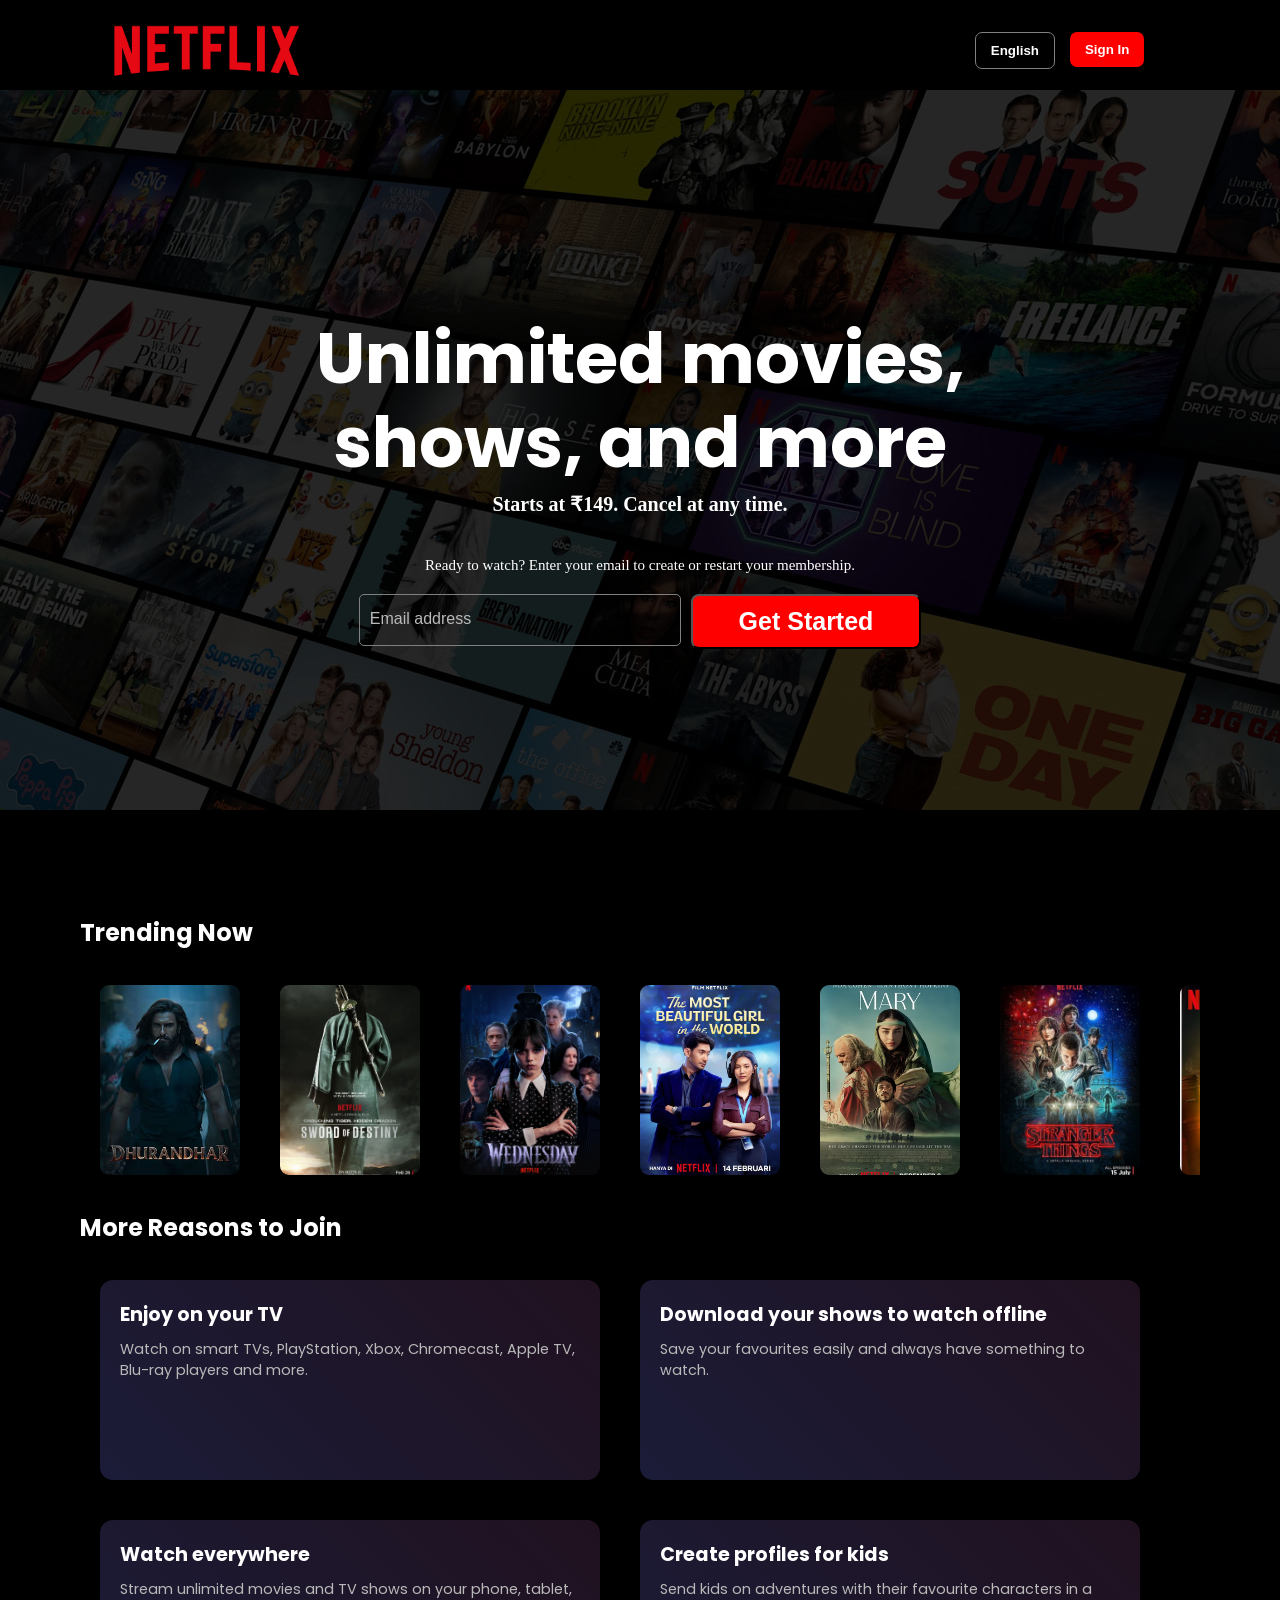
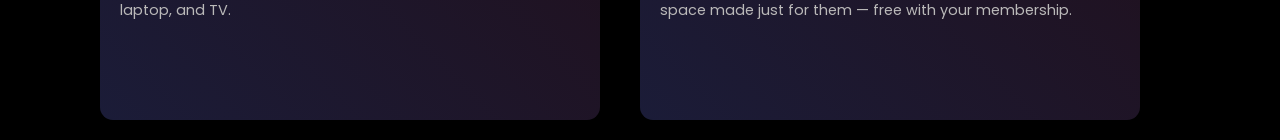
==== netflix clone/index.html @ 3c8b305f "add some reason blocks" ====
<!DOCTYPE html>
<html lang="en">

<head>
    <meta charset="UTF-8">
    <meta name="viewport" content="width=device-width, initial-scale=1.0">
    <title>Netflix </title>
    <link rel="stylesheet" href="style.css">
</head>

<body>
    <div class="main">
        <nav>
            <span>
                <img src="Logo.png" alt="logo">
                <ul>
                    <li><button class="lang">English</button></li>
                    <li><button class="signIn">Sign In</button></li>
                </ul>
            </span>
        </nav>
        <div class="box">
        </div>
        <div class="title">
            <p class="titlename">Unlimited movies, </p>
            <p class="titlename">shows, and more</p>
            <p class="label">Starts at ₹149. Cancel at any time.</p>
            <p class="label2">Ready to watch? Enter your email to create or restart your membership.</p>
            <div class="email">
                <input type="email" placeholder="Email address">
                <button>Get Started</button>
            </div>
        </div>
    </div>
    <div class="trending">
        <h2>Trending Now</h2>
    </div>
    <div class="movies">
        <div class="card card1"></div>
        <div class="card card2"></div>
        <div class="card card3"></div>
        <div class="card card4"></div>
        <div class="card card5"></div>
        <div class="card card6"></div>
        <div class="card card7"></div>
        <div class="card card8"></div>
        <div class="card card9"></div>
        <div class="card card10"></div>
    </div>

    <div class="reason">
        <h2>More Reasons to Join</h2>
        <div class="reasonCards">
            <div class="reasonCard">
                <div class="head">Enjoy on your TV</div>
                <div class="content">Watch on smart TVs, PlayStation, Xbox, Chromecast, Apple TV, Blu-ray players and
                    more.</div>

            </div>
            <div class="reasonCard">
                <div class="head">Download your shows to watch offline</div>
                <div class="content">Save your favourites easily and always have something to watch.</div>
            </div>
            <div class="reasonCard">
                <div class="head">Watch everywhere</div>
                <div class="content">Stream unlimited movies and TV shows on your phone, tablet, laptop, and TV.</div>
            </div>
            <div class="reasonCard">
                <div class="head">Create profiles for kids</div>
                <div class="content">Send kids on adventures with their favourite characters in a space made just for them — free with your
                    membership.</div>
            </div>
        </div>
    </div>

</body>

</html>
---- netflix clone/style.css ----
@import url('https://fonts.googleapis.com/css2?family=Baloo+Bhai+2:wght@400..800&family=Poppins:ital,wght@0,100;0,200;0,300;0,400;0,500;0,600;0,700;0,800;0,900;1,100;1,200;1,300;1,400;1,500;1,600;1,700;1,800;1,900&display=swap');
*{
    margin: 0;
    padding: 0;
}
body{
    background-color: black;

}
.main{
    background-image: url(bg.jpg);
    height: 100vh;
    background-size: 100vw;
    background-repeat: no-repeat;
    background-position: center center;
    position: relative;
}
.main .box{
    height: 100vh;
    width: 100%;
    background-color: black;
    opacity: 0.8;
    position: absolute;
    top: 0;
}
.main ul{
    display: flex;
    list-style: none;
}
nav{
    padding: 20px 50px;
    width: 90vw;
    height: 60px;
    position: relative;
    z-index: 1;
    
}
nav span{
    display: flex;
    flex-direction: row;
    justify-content: space-between;
    align-items: center;
    padding: 0 5%;
}
nav img{
    height: 60px;
    /* width: 60px; */
}
nav ul{
    gap: 15px;
}
nav button{
    padding: 10px 15px;
    border-radius: 7px;
    border: none;
    font-weight: bold;
}
.lang{
    background-color:transparent ;
    border: gray 1px solid;
    color: white;
}
.signIn{
    background-color: red;
    color: white;
}
.lang:hover{
    opacity: 0.8;
    cursor: pointer;
}
.signIn:hover{
    opacity: 0.8;
    cursor: pointer;
}
.title{
    font-family: cursive,'sans-serif';
    color: white;
    display: flex;
    flex-direction: column;
    justify-content: center;
    align-items: center;
    height: calc(95vh - 70px);
    position: relative;
    line-height: 1.2;
}
.title .titlename{
    padding: 0 ;
    font-family: 'poppins';
    font-size: 70px;
    font-weight: bold;
}
.title .label{
    font-size: 20px;
    margin-top: 7px;
    font-weight: bold;
}
.title .label2{
    font-size: 15px;
    margin-top: 40px;
}
.email{
    display: flex;
    padding: 20px;
    gap: 10px;
}

.email input{
    width: 25vw;
    background-color: transparent;
    color: white;
    border: 1px solid gray;
    height: 50px;
    border-radius: 5px;
}
.email input::placeholder{
    color: rgb(186, 185, 185);
    padding-left: 10px;
    font-size: 16px;
}

.email button{
    background-color: red;
    color: white;
    padding: 8px;
    border-radius: 8px;
    width: 18vw;
    height: 55px;
    font-size: 25px;
    font-weight: bold;
}

.movies{
    margin: 0 80px;
    display: flex;
    flex-wrap: nowrap;
    overflow-x: scroll;
}
.trending h2{
    font-family: 'poppins';
    color: white;
    margin: 15px 80px;
}

.card{
    flex-shrink: 0;
    padding: 20px;
    height: 150px;
    width: 100px;
    background-color: gray;
    margin: 20px;
    border-radius: 9px;
    background-size: cover;
}
.card1{
    background-image: url(movies/movie1.png);
    background-position: center center;
}
.card2{
    background-image: url(movies/movie2.webp);
    background-position: center center; 
}
.card3{
    background-image: url(movies/movie3.webp);
    background-position: center center;
}
.card4{
    background-image: url(movies/movie4.jpg);
    background-position: center center;
}
.card5{
    background-image: url(movies/movie5.png);
    background-position: center center;
}
.card6{
    background-image: url(movies/movie6.webp);
    background-position: center center;
}
.card7{
    background-image: url(movies/movie7.avif);
    background-position: center center;
}
.card8{
    background-image: url(movies/movie8.avif);
    background-position: center center;
}
.card9{
    background-image: url(movies/movie9.jpg);
    background-position: center center;
}
.card10{
    background-image: url(movies/movie10.jpg);
    background-position: center center;
}
.reason h2{
    font-family: 'poppins';
    color: white;
    margin: 15px 80px;
}
.reasonCards{
    display: flex;
    flex-wrap: wrap;
    margin: 0 80px;
}
.reasonCard{
    box-sizing: border-box;
    padding: 20px;
    font-family: 'poppins';
    background: linear-gradient(45deg, #1B1C38,#20111F);
    border-radius: 13px;
    color:white;
    width: 500px;
    height: 200px;
    margin: 20px;
}
.reasonCard .head{
    font-size: 1.2em;
    font-weight: bold;
}
.reasonCard .content{
    color: rgb(186, 185, 185);
    font-size: 0.9rem;
    margin-top: 10px;
}
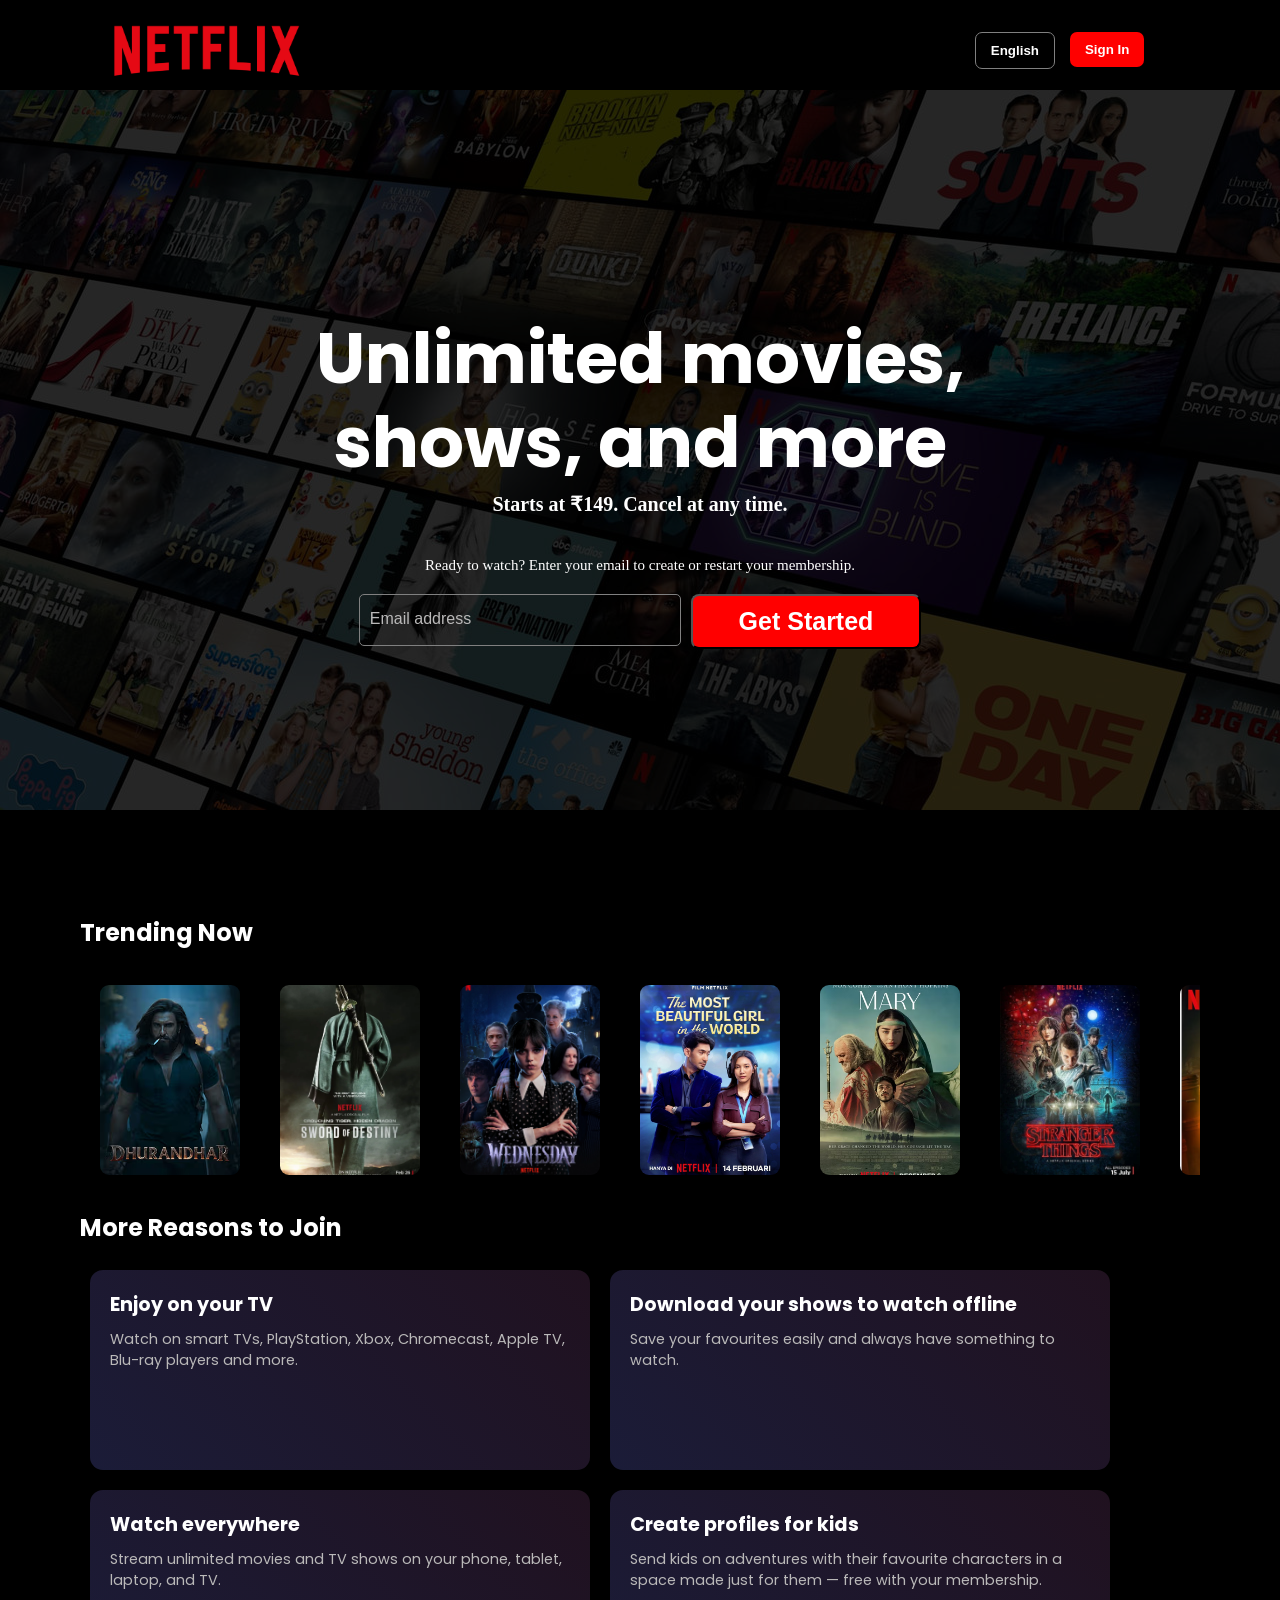
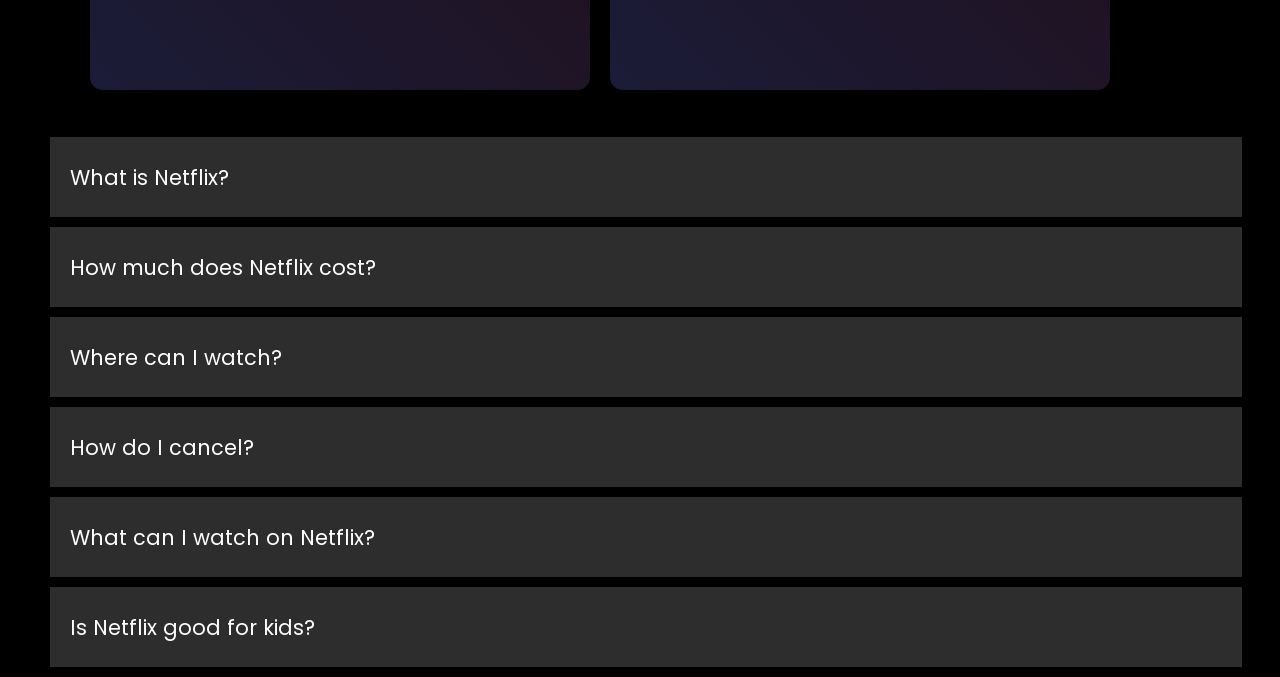
==== commit 408d6948: "add faq card and design" ====
--- a/netflix clone/index.html
+++ b/netflix clone/index.html
@@ -73,6 +73,19 @@
         </div>
     </div>
 
+    <div class="faq">
+        <h2>Frequently Asked Questions</h2>
+        <div class="faqCards">
+            <div class="faqCard">
+                <div class="head">What is Netflix?</div>
+                <div class="head">How much does Netflix cost?</div>
+                <div class="head">Where can I watch?</div>
+                <div class="head">How do I cancel?</div>
+                <div class="head">What can I watch on Netflix?</div>
+                <div class="head">Is Netflix good for kids?</div>
+
+    </div>
+
 </body>
 
 </html>
--- a/netflix clone/style.css
+++ b/netflix clone/style.css
@@ -210,7 +210,7 @@
     color:white;
     width: 500px;
     height: 200px;
-    margin: 20px;
+    margin: 10px;
 }
 .reasonCard .head{
     font-size: 1.2em;
@@ -221,3 +221,19 @@
     font-size: 0.9rem;
     margin-top: 10px;
 }
+.faqCard .head{
+    width: 90%;
+    height: 80px;
+    background-color: #2d2d2d;
+    margin: 10px 50px;
+    color: white;
+    display: flex;
+    align-items: center;
+    font-family: 'poppins';
+    font-size: 1.3em;
+    padding: 0 20px;
+}
+.faqCard .head:hover{
+    cursor: pointer;
+    background-color: #3d3d3d;
+}
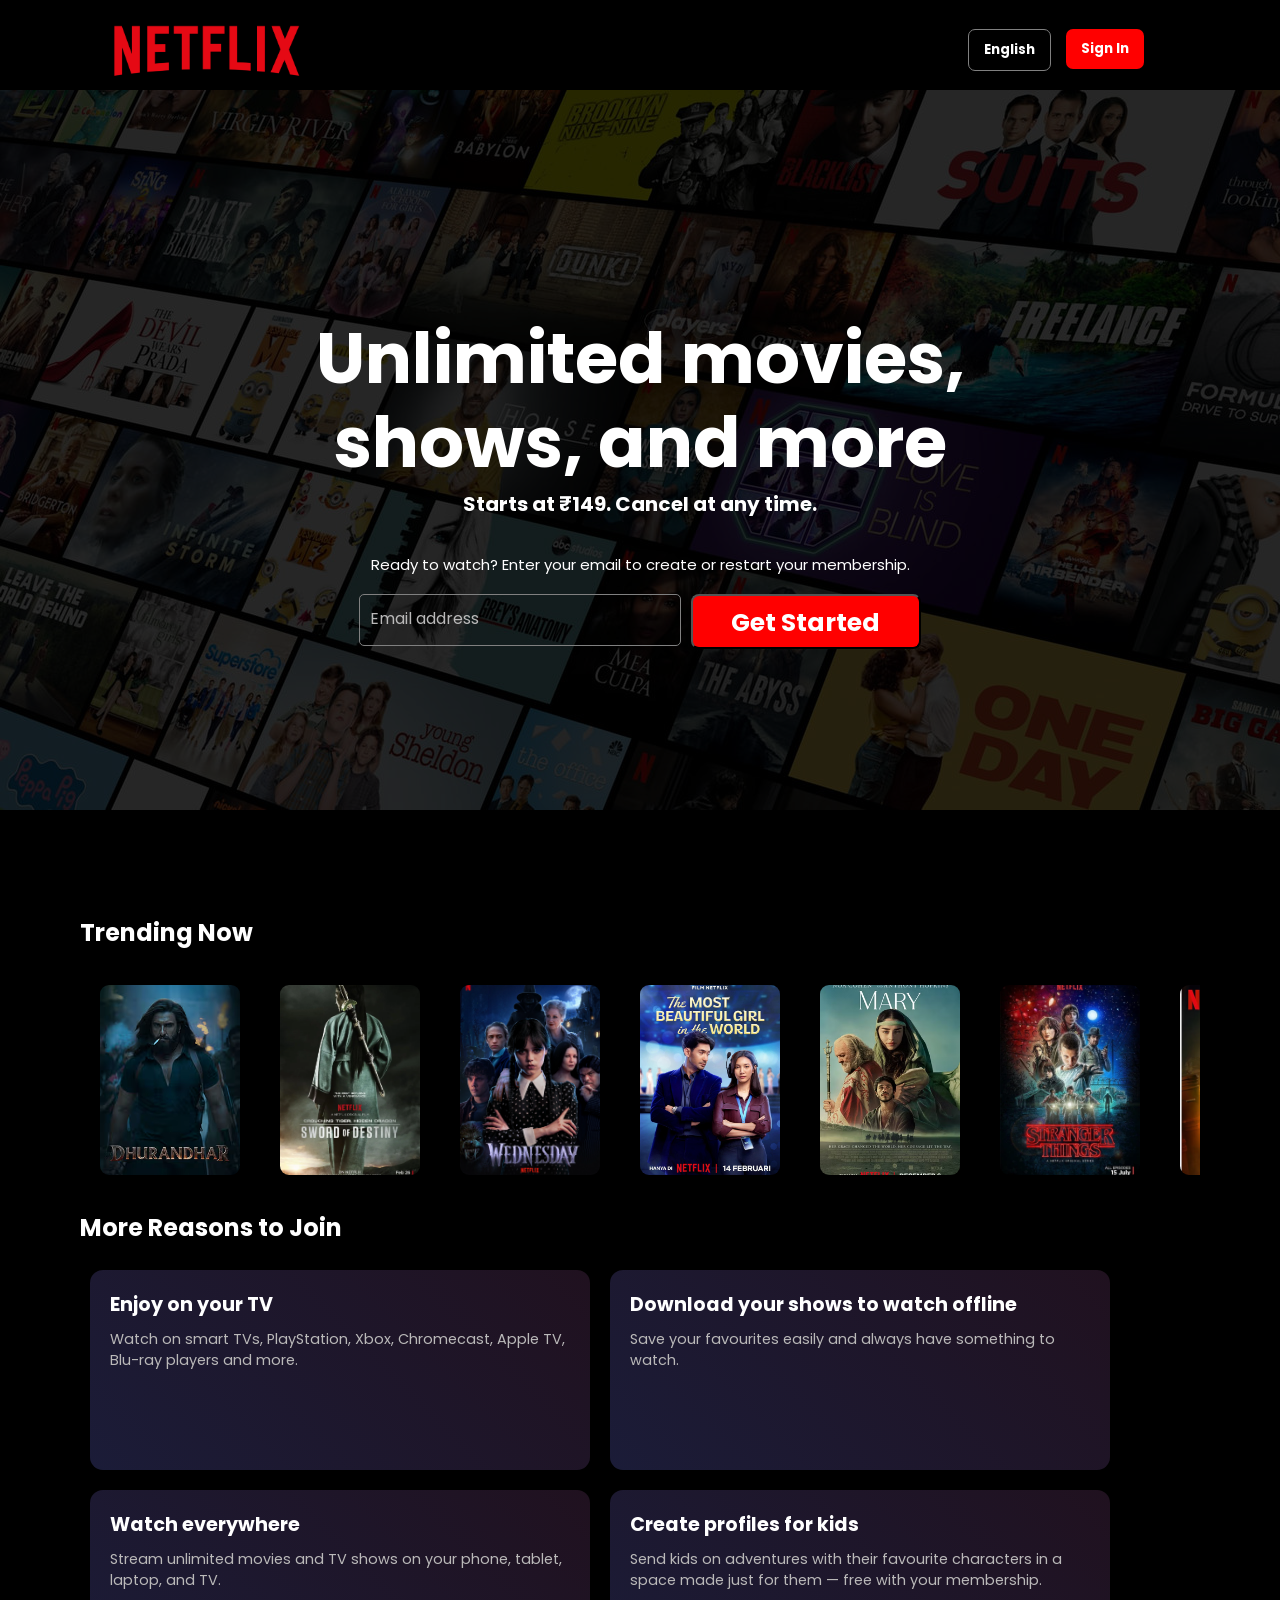
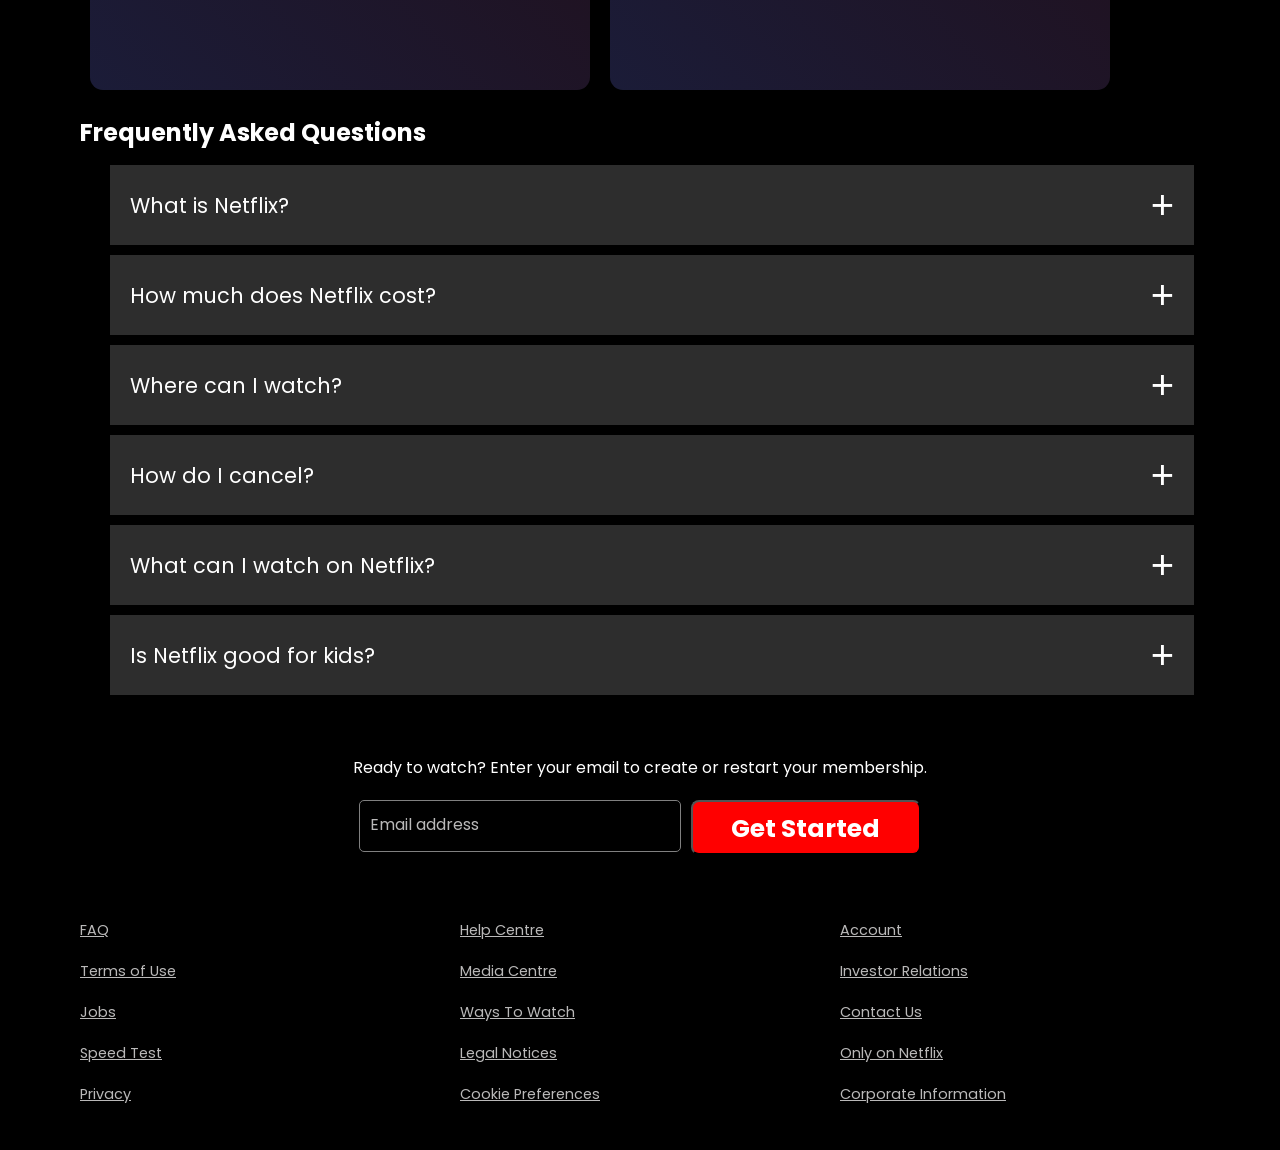
==== commit 509ddac7: "Added footer and all other needed features" ====
--- a/netflix clone/index.html
+++ b/netflix clone/index.html
@@ -49,7 +49,7 @@
     </div>
 
     <div class="reason">
-        <h2>More Reasons to Join</h2>
+        <h2 class="exHeading">More Reasons to Join</h2>
         <div class="reasonCards">
             <div class="reasonCard">
                 <div class="head">Enjoy on your TV</div>
@@ -67,24 +67,57 @@
             </div>
             <div class="reasonCard">
                 <div class="head">Create profiles for kids</div>
-                <div class="content">Send kids on adventures with their favourite characters in a space made just for them — free with your
+                <div class="content">Send kids on adventures with their favourite characters in a space made just for
+                    them — free with your
                     membership.</div>
             </div>
         </div>
     </div>
 
     <div class="faq">
-        <h2>Frequently Asked Questions</h2>
+        <h2 class="exHeading">Frequently Asked Questions</h2>
         <div class="faqCards">
             <div class="faqCard">
-                <div class="head">What is Netflix?</div>
-                <div class="head">How much does Netflix cost?</div>
-                <div class="head">Where can I watch?</div>
-                <div class="head">How do I cancel?</div>
-                <div class="head">What can I watch on Netflix?</div>
-                <div class="head">Is Netflix good for kids?</div>
+                <div class="head"><span>What is Netflix?</span> <span class="plus">+</span> </div>
+                <div class="head"> <span>How much does Netflix cost?</span> <span class="plus">+</span> </div>
+                <div class="head"><span>Where can I watch?</span> <span class="plus">+</span> </div>
+                <div class="head"><span>How do I cancel?</span> <span class="plus">+</span> </div>
+                <div class="head"><span>What can I watch on Netflix?</span> <span class="plus">+</span> </div>
+                <div class="head"><span>Is Netflix good for kids?</span> <span class="plus">+</span> </div>
 
-    </div>
+            </div>
+
+            <div class="emailStart">
+                <p class="label2">Ready to watch? Enter your email to create or restart your membership.</p>
+                <div class="email">
+                    <input type="email" placeholder="Email address">
+                    <button>Get Started</button>
+                </div>
+            </div>
+
+            <footer>
+                <div class="footer">
+                    <p>Questions? Call 000-800-040-1843</p>
+                    <div class="footerLinks">
+                        <li><a href="#">FAQ</a></li>
+                        <li><a href="#">Help Centre</a></li>
+                        <li><a href="#">Account</a></li>
+                        <li><a href="#">Terms of Use</a></li>
+                        <li><a href="#">Media Centre</a></li>
+                        <li><a href="#">Investor Relations</a></li>
+                        <li><a href="#">Jobs</a></li>
+                        <li><a href="#">Ways To Watch</a></li>
+                        <li><a href="#">Contact Us</a></li>
+                        <li><a href="#">Speed Test</a></li>
+                        <li><a href="#">Legal Notices</a></li>
+                        <li><a href="#">Only on Netflix</a></li>
+                        <li><a href="#">Privacy</a></li>
+                        <li><a href="#">Cookie Preferences</a></li>
+                        <li><a href="#">Corporate Information</a></li>
+                    </div>
+                    <p>Netflix India</p>
+                </div>
+            </footer>
 
 </body>
 
--- a/netflix clone/style.css
+++ b/netflix clone/style.css
@@ -1,5 +1,6 @@
 @import url('https://fonts.googleapis.com/css2?family=Baloo+Bhai+2:wght@400..800&family=Poppins:ital,wght@0,100;0,200;0,300;0,400;0,500;0,600;0,700;0,800;0,900;1,100;1,200;1,300;1,400;1,500;1,600;1,700;1,800;1,900&display=swap');
 *{
+    font-family: 'Poppins', sans-serif;
     margin: 0;
     padding: 0;
 }
@@ -85,7 +86,6 @@
 }
 .title .titlename{
     padding: 0 ;
-    font-family: 'poppins';
     font-size: 70px;
     font-weight: bold;
 }
@@ -136,7 +136,6 @@
     overflow-x: scroll;
 }
 .trending h2{
-    font-family: 'poppins';
     color: white;
     margin: 15px 80px;
 }
@@ -191,8 +190,8 @@
     background-image: url(movies/movie10.jpg);
     background-position: center center;
 }
-.reason h2{
-    font-family: 'poppins';
+.exHeading{
+    
     color: white;
     margin: 15px 80px;
 }
@@ -204,7 +203,6 @@
 .reasonCard{
     box-sizing: border-box;
     padding: 20px;
-    font-family: 'poppins';
     background: linear-gradient(45deg, #1B1C38,#20111F);
     border-radius: 13px;
     color:white;
@@ -221,6 +219,9 @@
     font-size: 0.9rem;
     margin-top: 10px;
 }
+.faqCard{
+    margin: 0 60px;
+}
 .faqCard .head{
     width: 90%;
     height: 80px;
@@ -229,11 +230,41 @@
     color: white;
     display: flex;
     align-items: center;
-    font-family: 'poppins';
     font-size: 1.3em;
     padding: 0 20px;
+    justify-content: space-between;
+}
+
+.faqCard .head .plus{
+    font-size: 40px;
+    font-weight: 200;
 }
 .faqCard .head:hover{
     cursor: pointer;
     background-color: #3d3d3d;
 }
+
+.emailStart{
+    margin-top: 60px;
+    display: flex;
+    flex-direction: column;
+    align-items: center;
+}
+.emailStart .label2{
+    color: white;
+    font-size: 1em;
+}
+.footerLinks{
+    display: grid;
+    grid-template-columns: repeat(3,1fr);
+    gap: 20px;
+    margin: 20px 80px;
+}
+.footerLinks li{
+    list-style: none;
+    font-size: 0.9em;
+}
+
+.footerLinks li a{
+    color: rgb(186, 185, 185);
+}
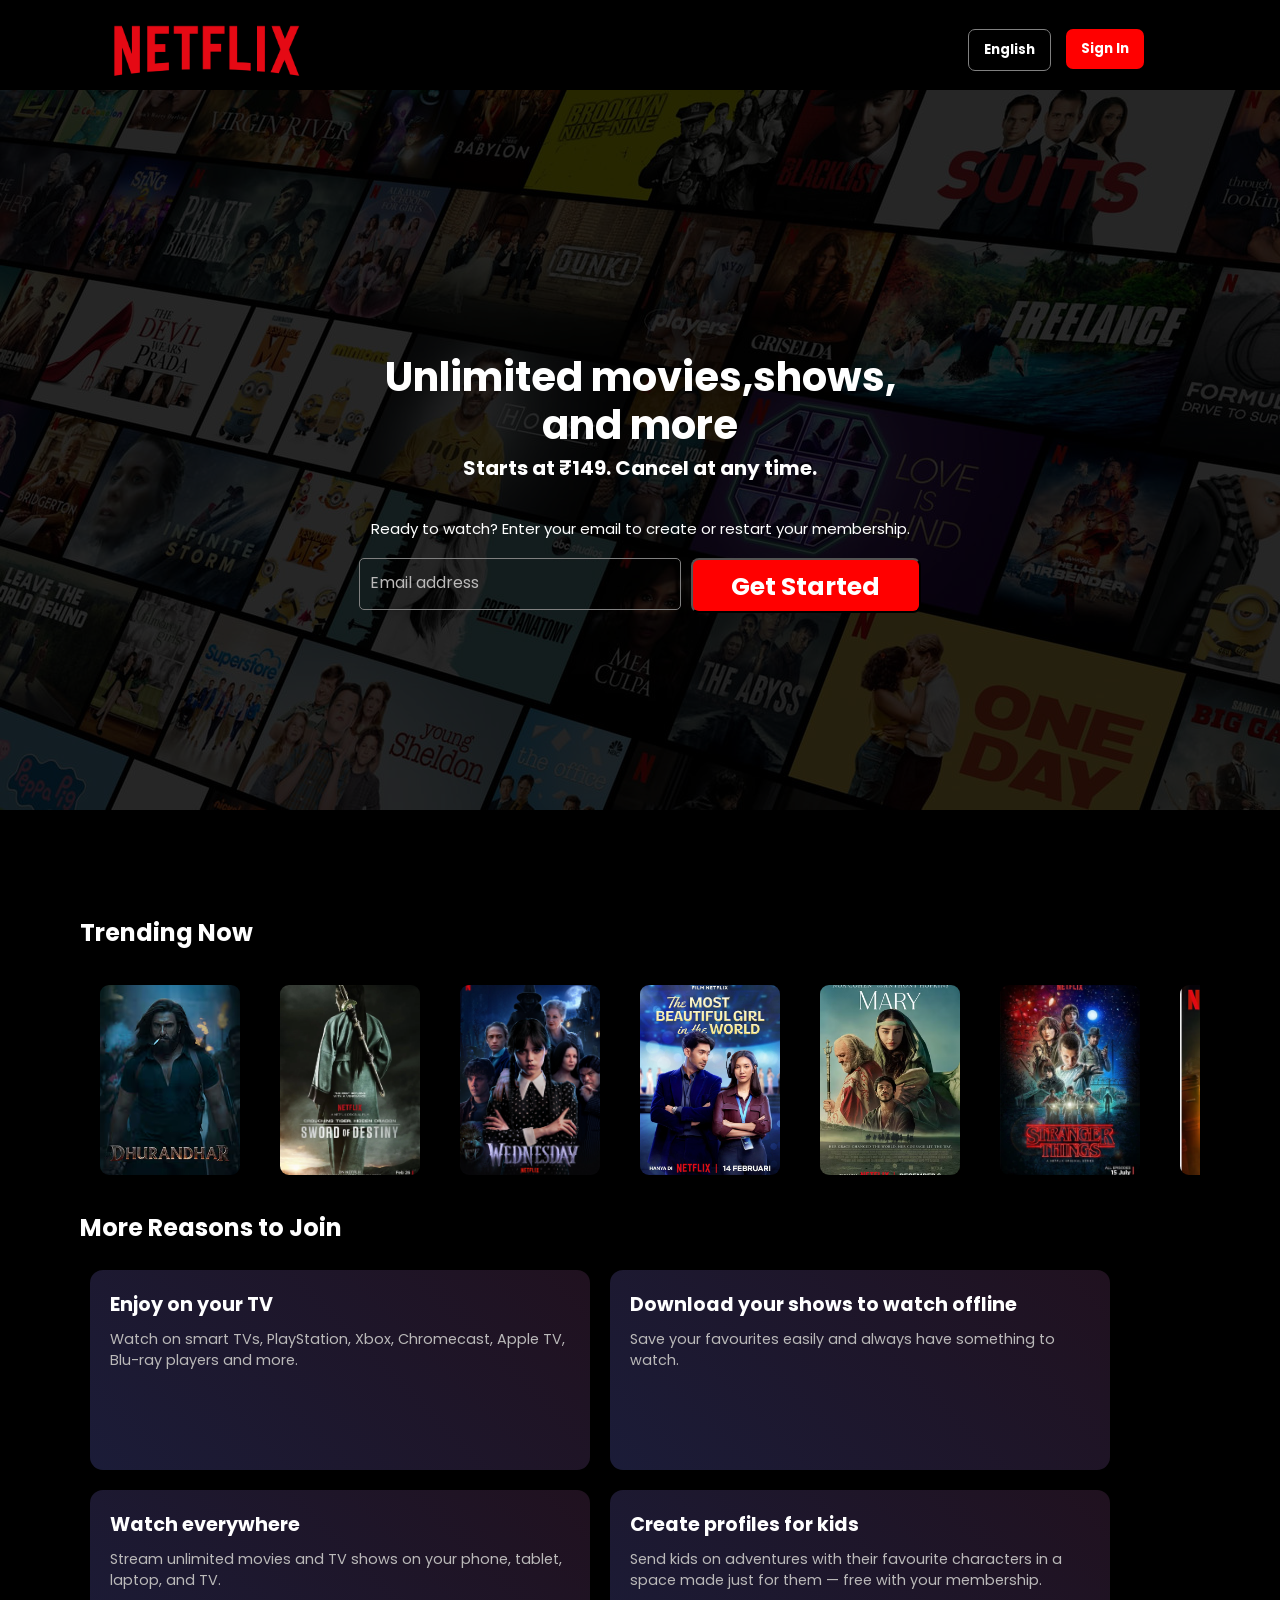
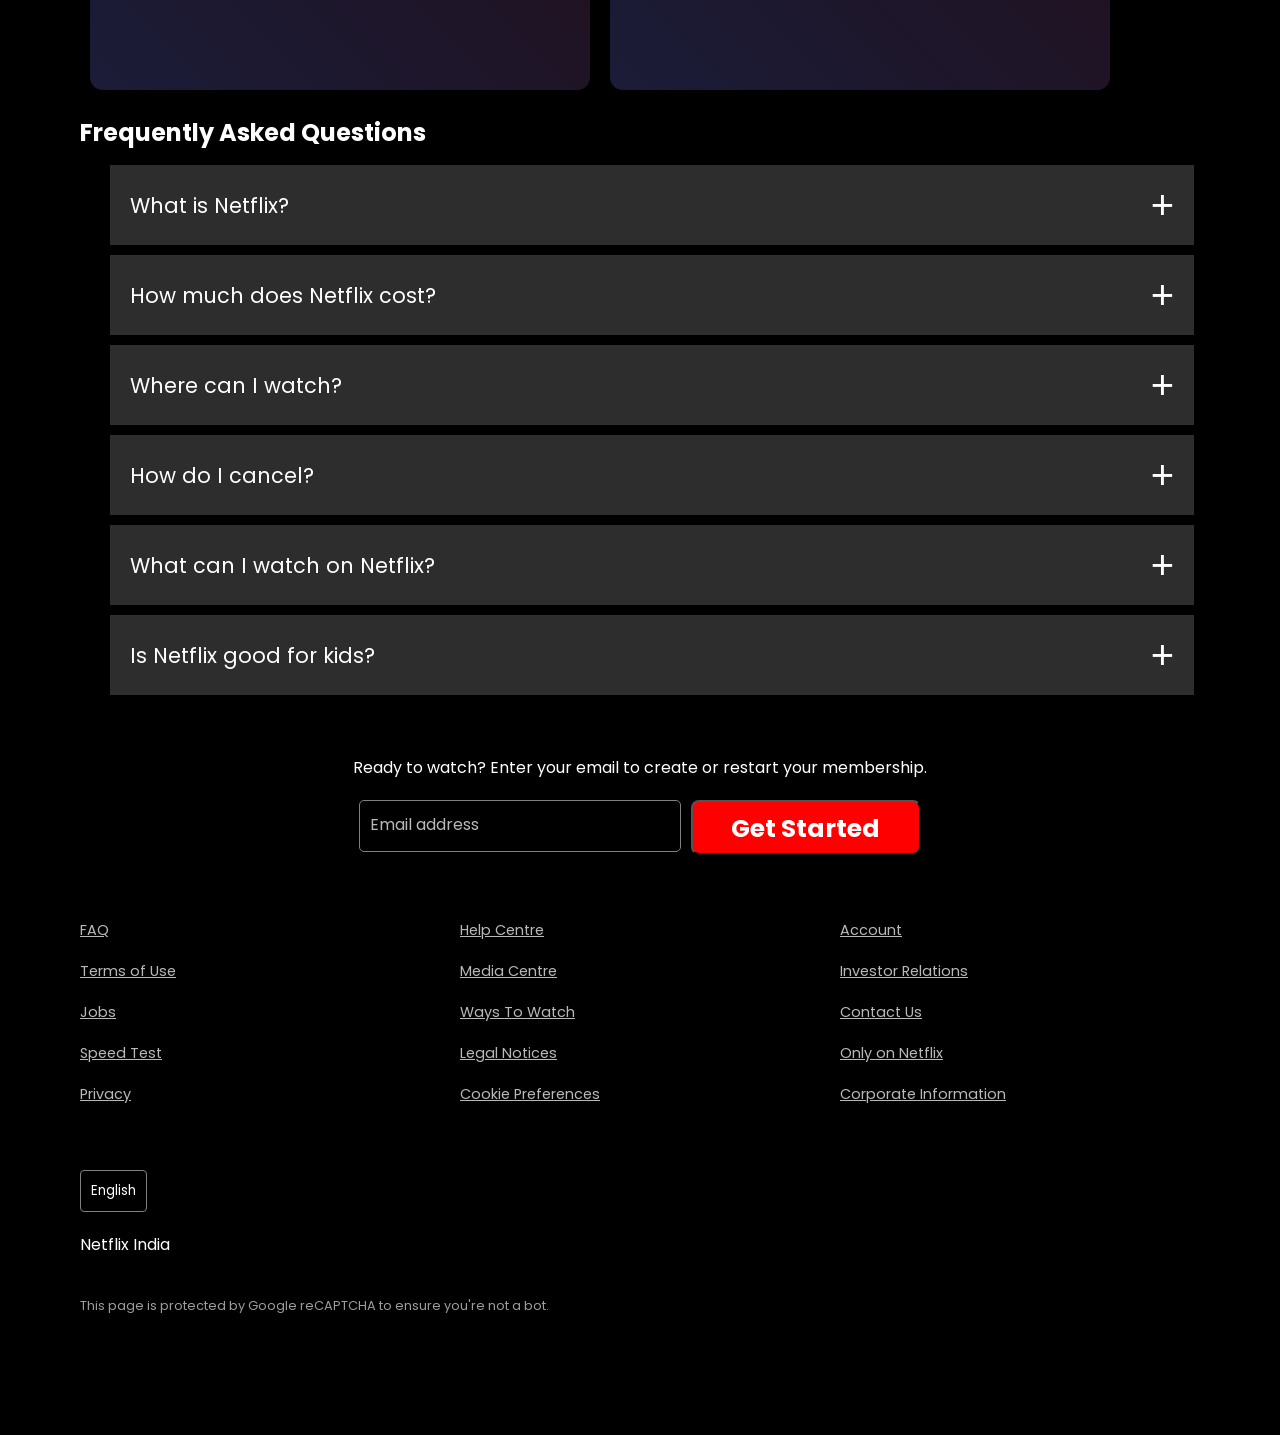
==== commit 190b5788: "Added footer and all other rest of features" ====
--- a/netflix clone/index.html
+++ b/netflix clone/index.html
@@ -22,8 +22,8 @@
         <div class="box">
         </div>
         <div class="title">
-            <p class="titlename">Unlimited movies, </p>
-            <p class="titlename">shows, and more</p>
+            <p class="titlename">Unlimited movies,shows, </p>
+            <p class="titlename"> and more</p>
             <p class="label">Starts at ₹149. Cancel at any time.</p>
             <p class="label2">Ready to watch? Enter your email to create or restart your membership.</p>
             <div class="email">
@@ -116,6 +116,16 @@
                         <li><a href="#">Corporate Information</a></li>
                     </div>
                     <p>Netflix India</p>
+
+                    <div class="langbtn">
+                        <button class="lang">English</button>
+                    </div>
+                    <div class="name">
+                        Netflix India
+                    </div>
+                    <div class="disclaimer">
+                        <p>This page is protected by Google reCAPTCHA to ensure you're not a bot.</p>
+                    </div>
                 </div>
             </footer>
 
--- a/netflix clone/style.css
+++ b/netflix clone/style.css
@@ -86,7 +86,7 @@
 }
 .title .titlename{
     padding: 0 ;
-    font-size: 70px;
+    font-size: 40px;
     font-weight: bold;
 }
 .title .label{
@@ -267,4 +267,24 @@
 
 .footerLinks li a{
     color: rgb(186, 185, 185);
+}
+
+.langbtn{
+    margin: 20px 80px;
+}
+.langbtn button{
+    padding: 10px;
+    border-radius: 4px;
+
+}
+.name{
+    margin: 20px 80px;
+    color: white;
+}
+
+.disclaimer{
+    color: rgb(158, 156, 156);
+    font-size: 0.8em;
+    margin: 40px 80px;
+    margin-bottom: 120px;
 }
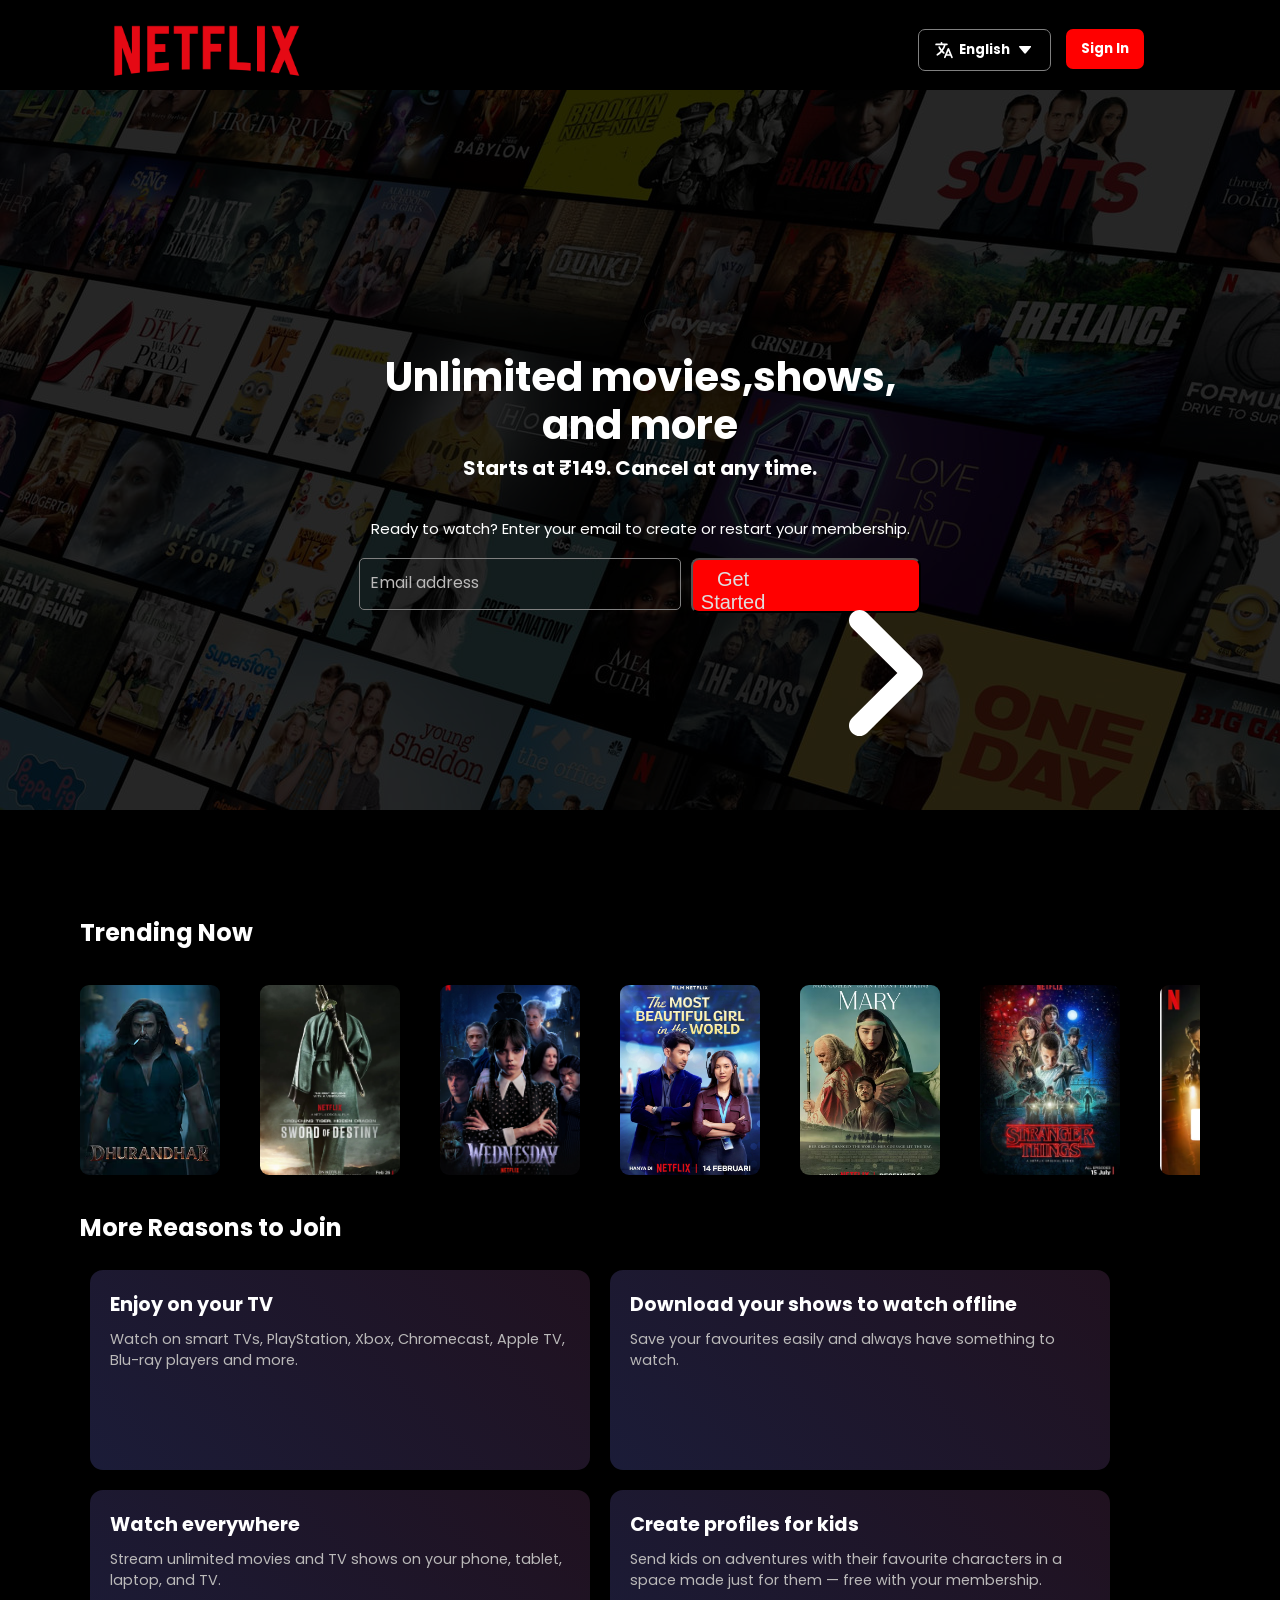
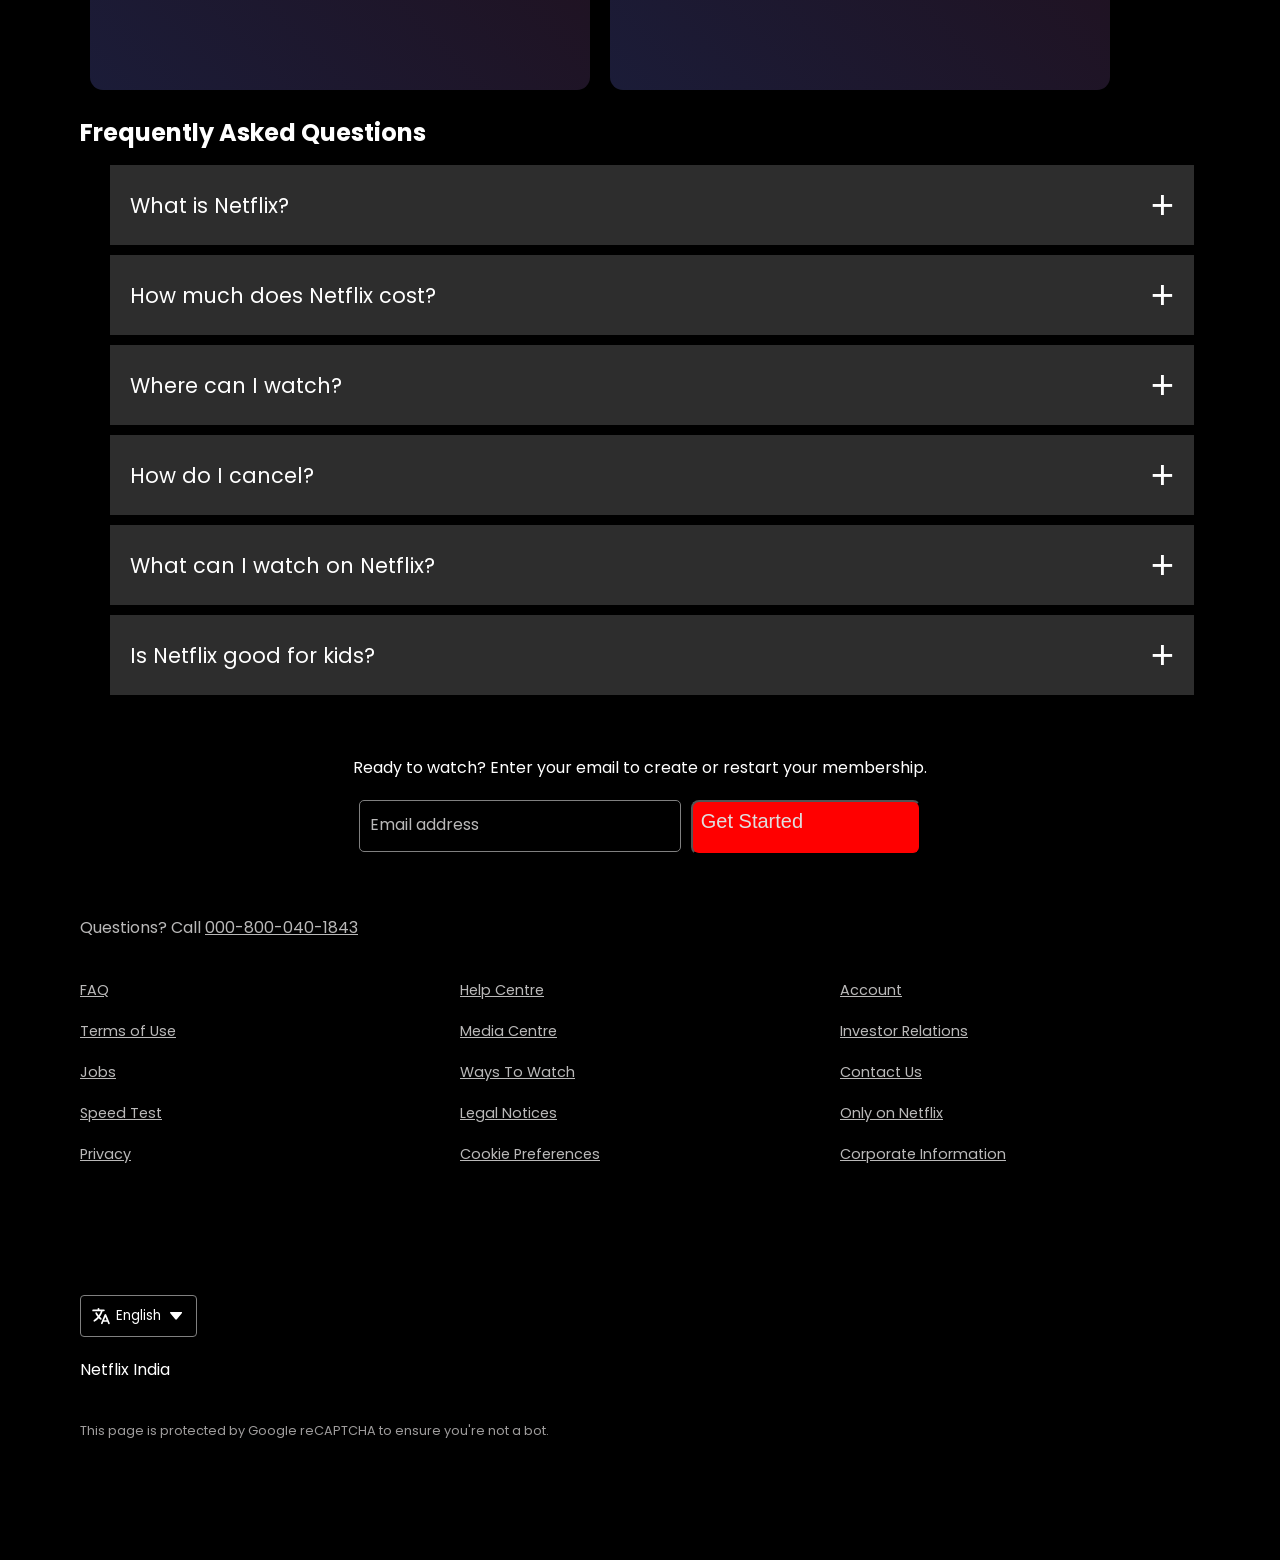
==== commit 51a49615: "Remove typical scroll bar from movies" ====
--- a/netflix clone/index.html
+++ b/netflix clone/index.html
@@ -14,7 +14,8 @@
             <span>
                 <img src="Logo.png" alt="logo">
                 <ul>
-                    <li><button class="lang">English</button></li>
+                    <li><button class="lang"> <img src="langIcon.svg" alt=""> English <img src="dropdown.svg"></button>
+                    </li>
                     <li><button class="signIn">Sign In</button></li>
                 </ul>
             </span>
@@ -28,7 +29,9 @@
             <p class="label2">Ready to watch? Enter your email to create or restart your membership.</p>
             <div class="email">
                 <input type="email" placeholder="Email address">
-                <button>Get Started</button>
+                <div class="startbtn">
+                    <button>Get Started <img class="arrow" src="arrow.svg" ></button>
+                </div>
             </div>
         </div>
     </div>
@@ -96,8 +99,12 @@
             </div>
 
             <footer>
+
                 <div class="footer">
-                    <p>Questions? Call 000-800-040-1843</p>
+                    <p>
+                        <span>Questions? Call </span>
+                        <span class="number"> <a href="tel:000-800-040-1843">000-800-040-1843</a> </span>
+                    </p>
                     <div class="footerLinks">
                         <li><a href="#">FAQ</a></li>
                         <li><a href="#">Help Centre</a></li>
@@ -118,7 +125,8 @@
                     <p>Netflix India</p>
 
                     <div class="langbtn">
-                        <button class="lang">English</button>
+                        <li><button class="lang"> <img src="langIcon.svg" alt=""> English <img
+                                    src="dropdown.svg"></button></li>
                     </div>
                     <div class="name">
                         Netflix India
--- a/netflix clone/style.css
+++ b/netflix clone/style.css
@@ -45,7 +45,6 @@
 }
 nav img{
     height: 60px;
-    /* width: 60px; */
 }
 nav ul{
     gap: 15px;
@@ -60,6 +59,12 @@
     background-color:transparent ;
     border: gray 1px solid;
     color: white;
+    gap: 5px;
+    display: flex;
+}
+.lang img{
+    height: 20px;
+    filter:invert(1);
 }
 .signIn{
     background-color: red;
@@ -117,23 +122,34 @@
     padding-left: 10px;
     font-size: 16px;
 }
+.startbtn{
+    display: flex;
+    align-items: center;
+}
+.email img{
+    filter: invert(1);
+}
 
 .email button{
     background-color: red;
-    color: white;
+    color: rgb(224, 222, 222);
     padding: 8px;
     border-radius: 8px;
     width: 18vw;
+    display: flex;
+    gap: 10px;
     height: 55px;
-    font-size: 25px;
-    font-weight: bold;
+    font-size: 20px;
+    font-weight: 500;
 }
 
 .movies{
     margin: 0 80px;
     display: flex;
-    flex-wrap: nowrap;
-    overflow-x: scroll;
+    overflow-x: auto;
+    overflow-y: hidden;
+    scroll-behavior: smooth;
+    scroll-snap-type: x mandatory;
 }
 .trending h2{
     color: white;
@@ -145,10 +161,13 @@
     padding: 20px;
     height: 150px;
     width: 100px;
-    background-color: gray;
+    scroll-snap-align: start;
     margin: 20px;
     border-radius: 9px;
     background-size: cover;
+}
+.movies::-webkit-scrollbar{
+    display: none;
 }
 .card1{
     background-image: url(movies/movie1.png);
@@ -254,6 +273,16 @@
     color: white;
     font-size: 1em;
 }
+footer p{
+    margin: 40px 80px;
+}
+footer span{
+    color: rgb(186, 185, 185);
+    font-size: 1em;
+}
+footer span a{
+    color: rgb(186, 185, 185);
+}
 .footerLinks{
     display: grid;
     grid-template-columns: repeat(3,1fr);
@@ -285,6 +314,5 @@
 .disclaimer{
     color: rgb(158, 156, 156);
     font-size: 0.8em;
-    margin: 40px 80px;
     margin-bottom: 120px;
 }
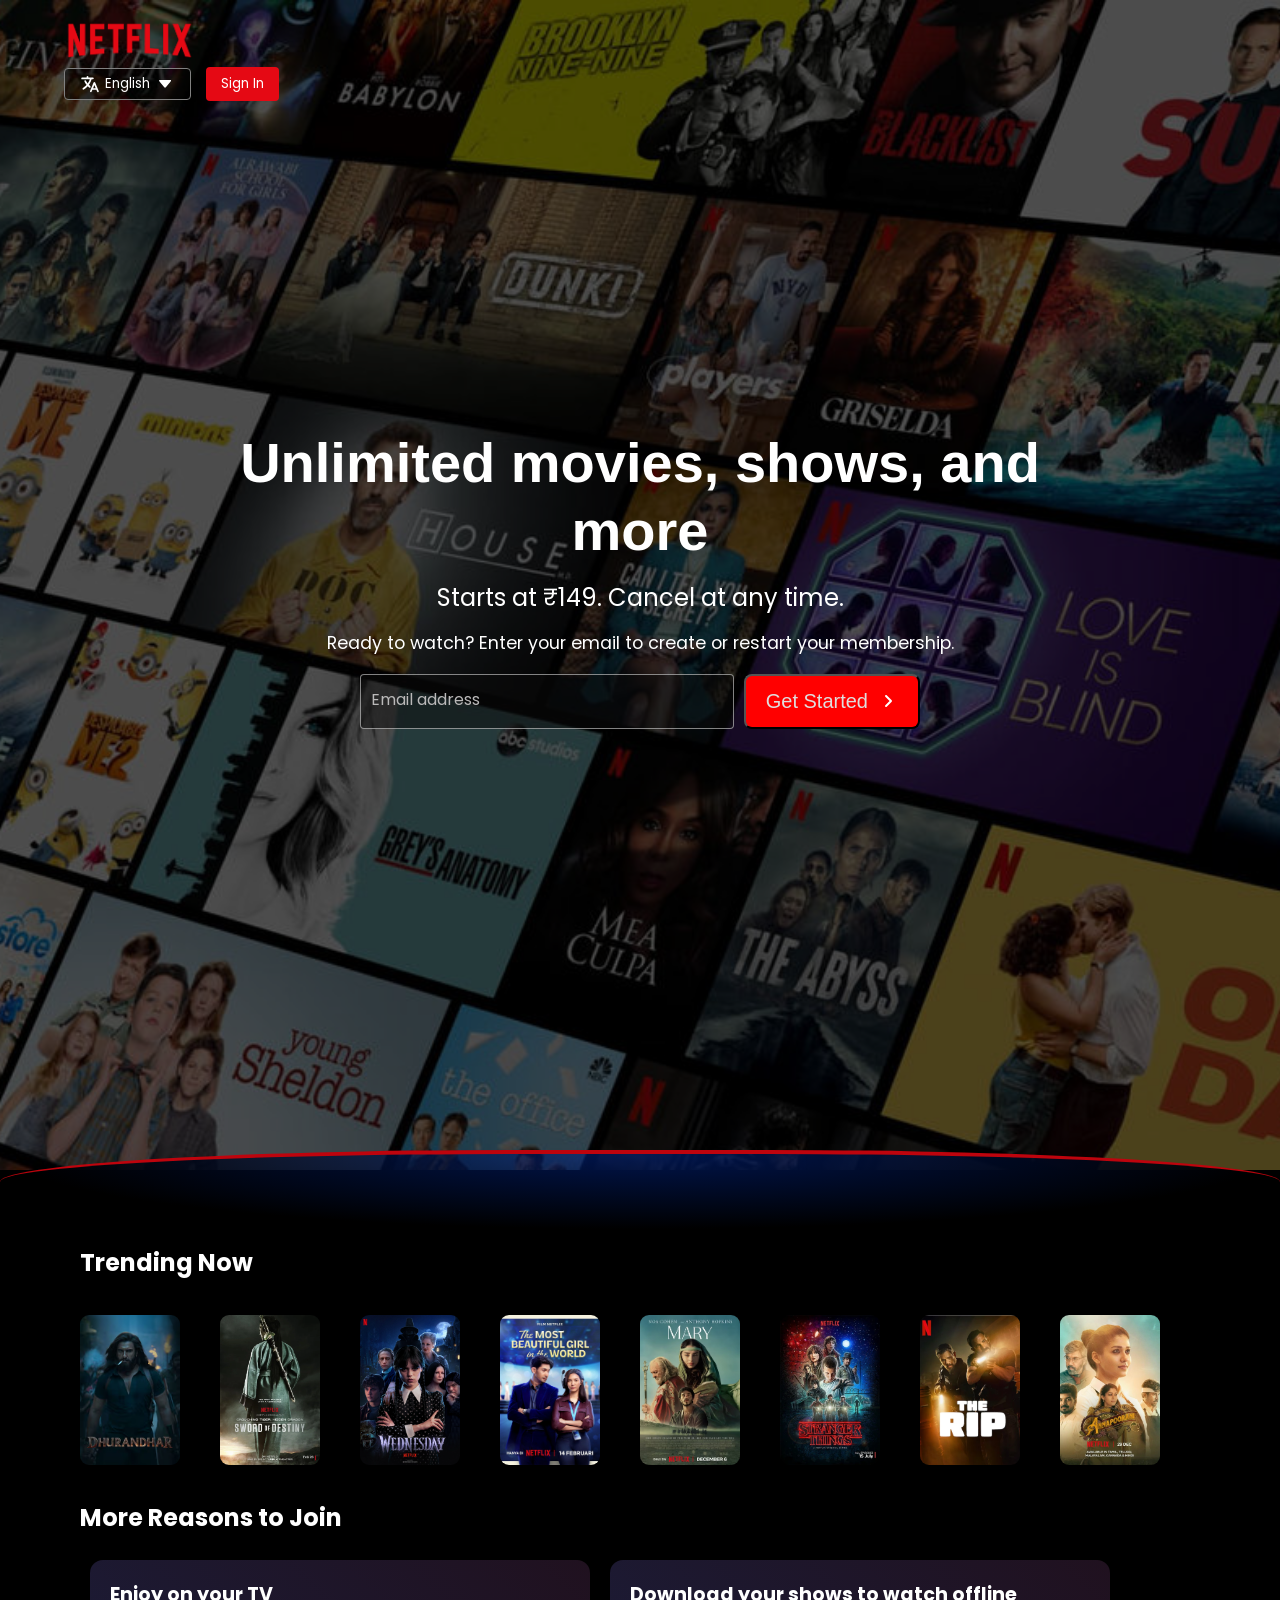
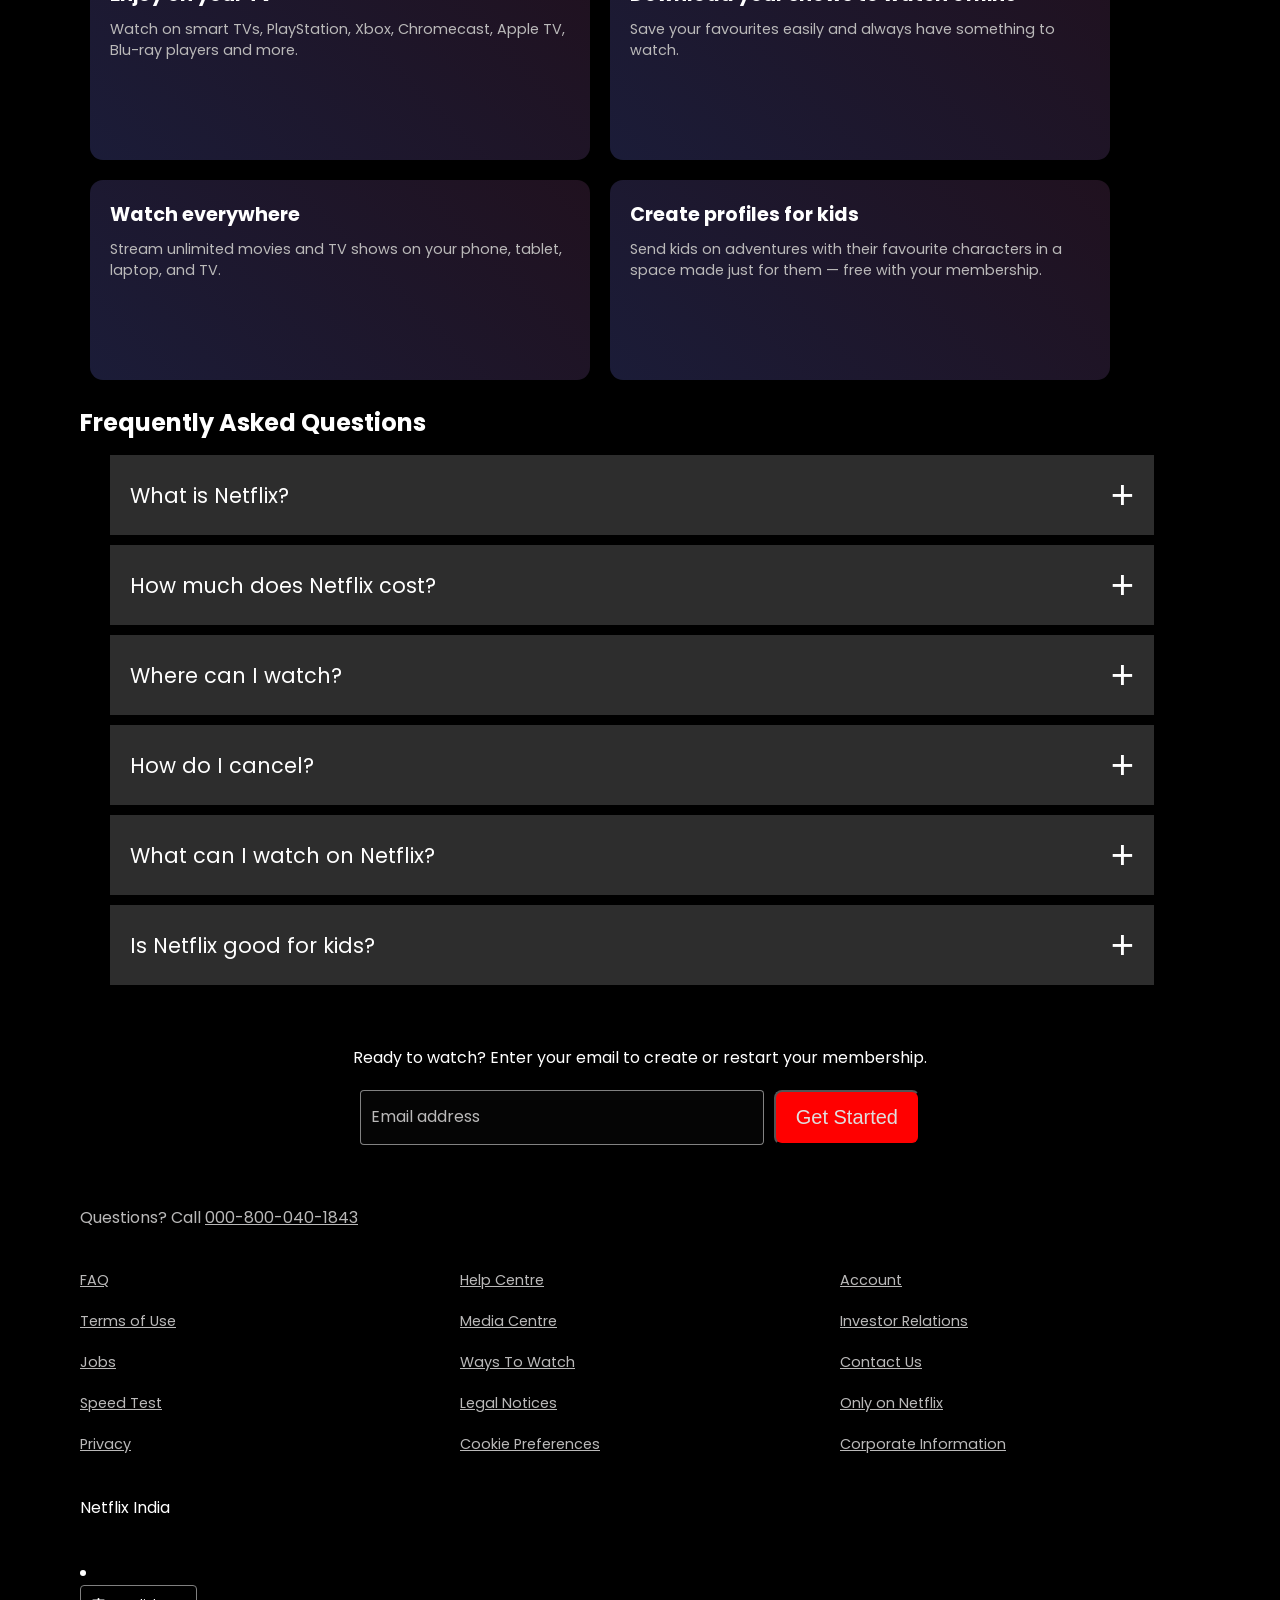
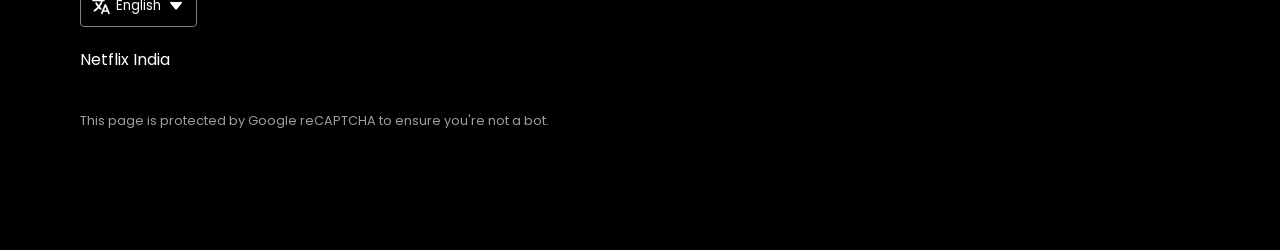
==== commit 824a7018: "making the website responsive" ====
--- a/netflix clone/index.html
+++ b/netflix clone/index.html
@@ -23,8 +23,7 @@
         <div class="box">
         </div>
         <div class="title">
-            <p class="titlename">Unlimited movies,shows, </p>
-            <p class="titlename"> and more</p>
+            <h1 class="titlename">Unlimited movies, shows, and more </h1>
             <p class="label">Starts at ₹149. Cancel at any time.</p>
             <p class="label2">Ready to watch? Enter your email to create or restart your membership.</p>
             <div class="email">
@@ -35,6 +34,7 @@
             </div>
         </div>
     </div>
+    <div class="divider"></div>
     <div class="trending">
         <h2>Trending Now</h2>
     </div>
--- a/netflix clone/style.css
+++ b/netflix clone/style.css
@@ -3,62 +3,121 @@
     font-family: 'Poppins', sans-serif;
     margin: 0;
     padding: 0;
+    box-sizing: border-box;
 }
 body{
     background-color: black;
-
+    color: white;
+    overflow-x: hidden;
+
+}
+@media (max-width: 768px){
+    .titlename{
+        max-width: 90%;
+        font-size: 2rem;
+    }
+    .title{
+        padding: 0 20px;
+        text-align: center;
+    }
+    nav{
+        height: auto;
+    }
+
+    nav ul{
+        width: 100%;
+        justify-content: center;
+    }
+    nav span{
+        flex-direction: column;
+        align-items: center;
+        gap: 15px;
+    }
+    
+    .email{
+        flex-direction: column;
+        width: 90%;
+        align-items: center ;
+    }
+
+    .email input{
+        flex: 1;
+    }
+    .email button{
+        min-width: 200px;
+    }
+    .reasonCards{
+        margin: 0 20px;
+    }
+
+    .reasonCard{
+        width:100%;
+        margin:10px 0;
+    }
+    .footerLinks{
+        grid-template-columns: 1fr;
+        margin:20px;
+    }
 }
 .main{
     background-image: url(bg.jpg);
-    height: 100vh;
-    background-size: 100vw;
-    background-repeat: no-repeat;
-    background-position: center center;
+    height: 130vh;
+    background-size: cover;
+    /* background-repeat: no-repeat; */
+    background-position: center ;
     position: relative;
 }
 .main .box{
-    height: 100vh;
+    height: 130vh;
     width: 100%;
-    background-color: black;
-    opacity: 0.8;
+    background-color: rgba(0, 0, 0, 0.6);
+    z-index: 1;
     position: absolute;
     top: 0;
 }
 .main ul{
-    display: flex;
     list-style: none;
 }
 nav{
-    padding: 20px 50px;
-    width: 90vw;
-    height: 60px;
+    display: flex;
+    justify-content: space-between;
+    padding: 20px 5%;
     position: relative;
-    z-index: 1;
+    z-index: 10;
     
 }
-nav span{
+/* nav span{
     display: flex;
     flex-direction: row;
     justify-content: space-between;
     align-items: center;
+    width: 100%;
     padding: 0 5%;
-}
+} */
 nav img{
-    height: 60px;
+    height: 40px;
 }
 nav ul{
+    display: flex;
     gap: 15px;
-}
-nav button{
-    padding: 10px 15px;
+    list-style: none;
+    align-items: center;
+}
+nav button , .email button{
+    cursor: pointer;
+    transition: 0.3s;
+    /* padding: 10px 15px;
     border-radius: 7px;
     border: none;
-    font-weight: bold;
+    font-weight: bold; */
 }
 .lang{
-    background-color:transparent ;
-    border: gray 1px solid;
-    color: white;
+    background-color:rgba(0,0,0,0.5);
+    border:  1px solid gray;
+    color: white;
+    padding: 5px 15px;
+    align-items: center;
+    border-radius: 4px;
     gap: 5px;
     display: flex;
 }
@@ -67,55 +126,55 @@
     filter:invert(1);
 }
 .signIn{
-    background-color: red;
-    color: white;
-}
-.lang:hover{
-    opacity: 0.8;
-    cursor: pointer;
-}
-.signIn:hover{
-    opacity: 0.8;
-    cursor: pointer;
-}
+    background-color: #e50914;
+    color: white;
+    padding: 7px 15px;
+    border: none;
+    border-radius: 4px; 
+    font-weight: 400;
+}
+
 .title{
-    font-family: cursive,'sans-serif';
-    color: white;
+    position: relative;
     display: flex;
     flex-direction: column;
     justify-content: center;
     align-items: center;
-    height: calc(95vh - 70px);
-    position: relative;
+    height: 80%;
+    padding: 0 20px;
+    z-index: 10;
+    text-align: center;
     line-height: 1.2;
 }
-.title .titlename{
-    padding: 0 ;
-    font-size: 40px;
-    font-weight: bold;
+.titlename{
+    font-size: clamp(2rem, 5vw, 3.5rem);
+    max-width: 800px;
+    /* text-align: center; */
+    font-weight: 900;
 }
 .title .label{
-    font-size: 20px;
-    margin-top: 7px;
-    font-weight: bold;
+    font-size: 1.5rem;
+    margin-top: 20px;
 }
 .title .label2{
-    font-size: 15px;
-    margin-top: 40px;
+    font-size: 1.1rem;
+    margin-top: 20px;
 }
 .email{
     display: flex;
     padding: 20px;
     gap: 10px;
+    max-width: 600px;
+    width: 100%;
 }
 
 .email input{
-    width: 25vw;
-    background-color: transparent;
-    color: white;
-    border: 1px solid gray;
-    height: 50px;
-    border-radius: 5px;
+    min-width: 0;
+    flex: 2;
+    background-color: rgba(11, 11, 11, 0.5);
+    color: white;
+    border: 1px solid rgba(255,255,255,0.5);
+    border-radius: 4px;
 }
 .email input::placeholder{
     color: rgb(186, 185, 185);
@@ -133,16 +192,36 @@
 .email button{
     background-color: red;
     color: rgb(224, 222, 222);
-    padding: 8px;
+    padding: 0 20px;
     border-radius: 8px;
-    width: 18vw;
-    display: flex;
+    /* width: 18vw; */
+    display: flex;
+    justify-content: space-between;
+    align-items: center;
     gap: 10px;
     height: 55px;
     font-size: 20px;
     font-weight: 500;
 }
-
+.arrow{
+    height: 20px;
+    width: 20px;
+    filter: invert(1);
+}
+.divider{
+    position: relative;
+    z-index: 2;
+    margin-top: -20px;
+    width: 100%;
+    height: 80px;
+    border-top: 4px solid #be040d;
+    border-radius: 40% 40% 0 0;
+    background: radial-gradient(
+        ellipse at center top,
+        rgba(0, 40, 150, 0.5),
+        black 70%
+    );
+}
 .movies{
     margin: 0 80px;
     display: flex;
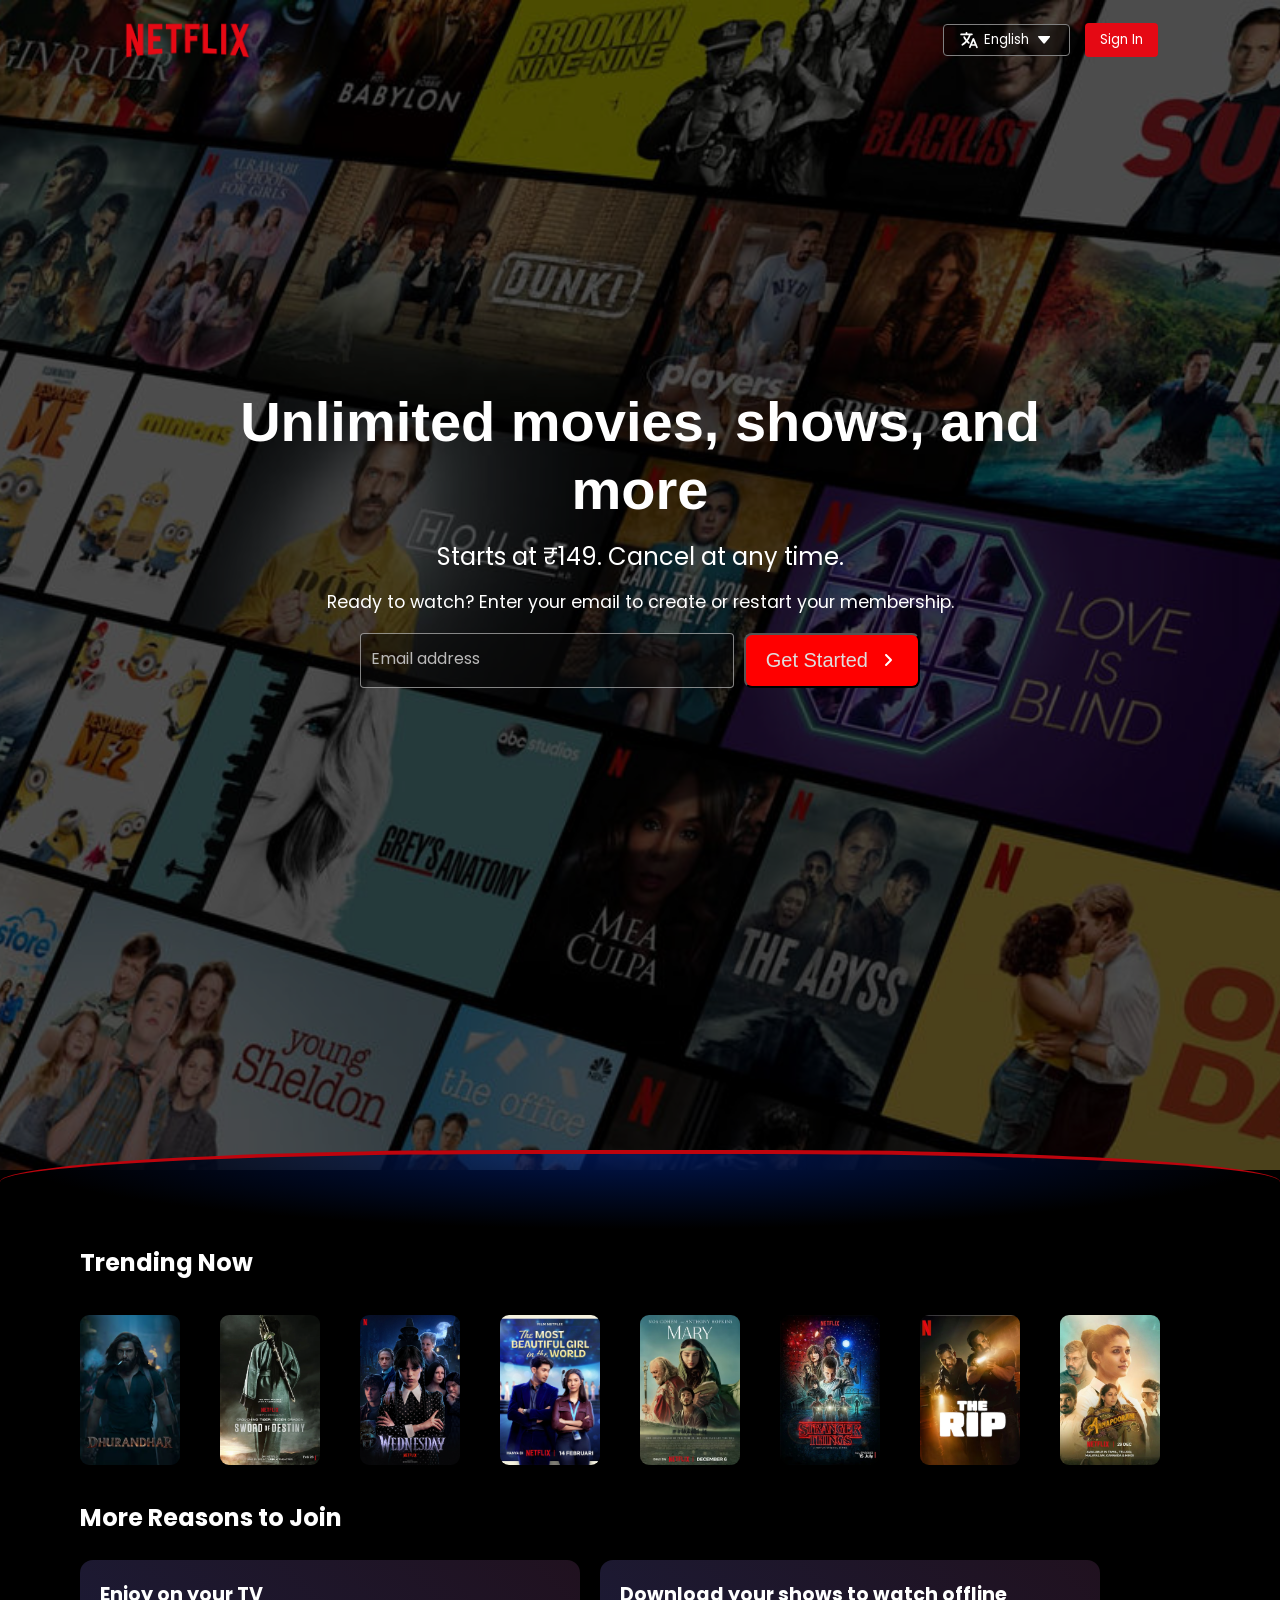
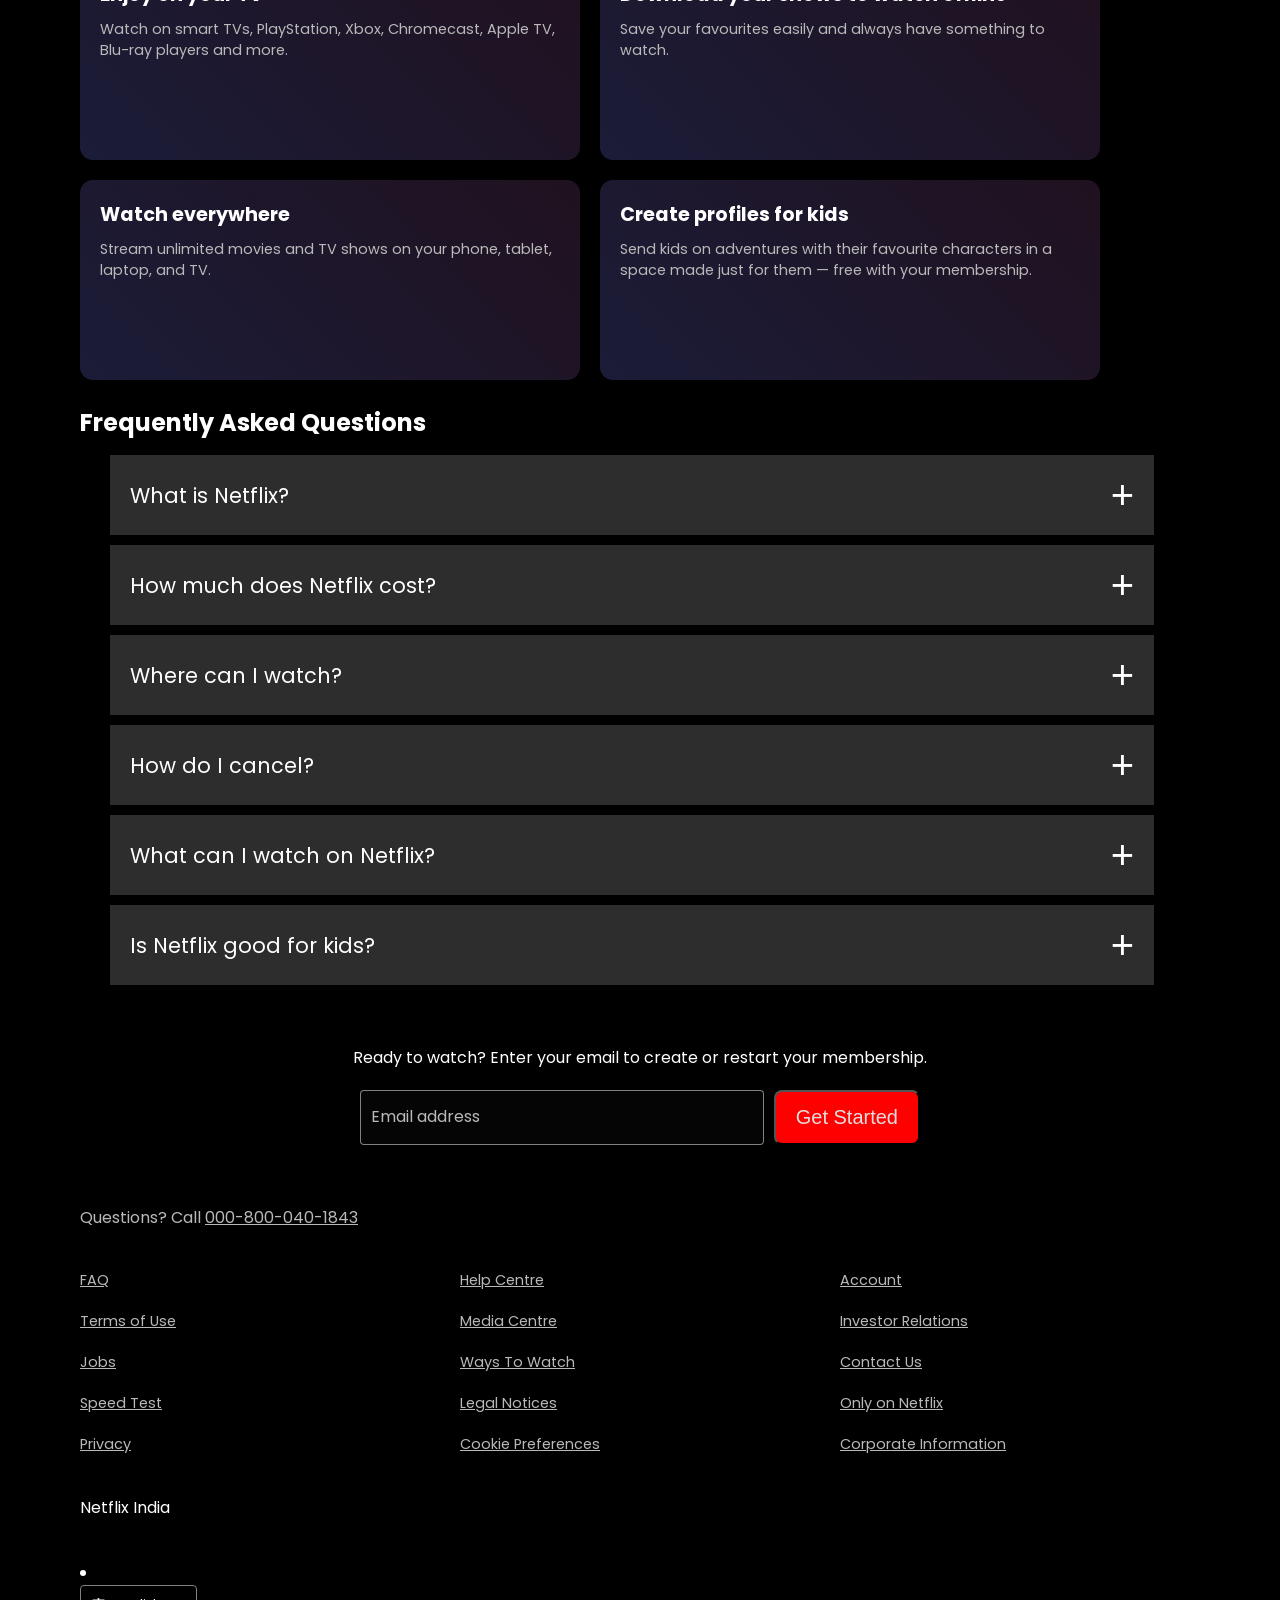
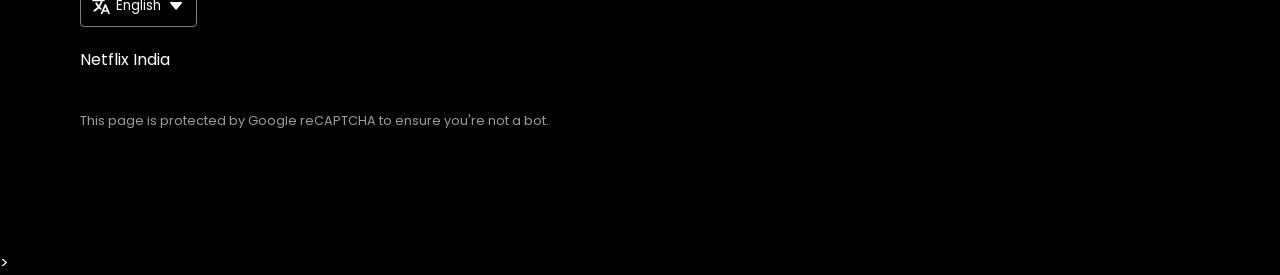
==== commit 37e1058f: "modify code to get perfect responsive site" ====
--- a/netflix clone/index.html
+++ b/netflix clone/index.html
@@ -139,4 +139,4 @@
 
 </body>
 
-</html>+</html>>
--- a/netflix clone/style.css
+++ b/netflix clone/style.css
@@ -25,13 +25,12 @@
     }
 
     nav ul{
-        width: 100%;
         justify-content: center;
     }
     nav span{
+        display: flex;
         flex-direction: column;
         align-items: center;
-        gap: 15px;
     }
     
     .email{
@@ -47,7 +46,7 @@
         min-width: 200px;
     }
     .reasonCards{
-        margin: 0 20px;
+        margin: 0 10px;
     }
 
     .reasonCard{
@@ -85,15 +84,15 @@
     position: relative;
     z-index: 10;
     
-}
-/* nav span{
+} 
+nav span{
     display: flex;
     flex-direction: row;
     justify-content: space-between;
-    align-items: center;
+    /* align-items: center; */
     width: 100%;
     padding: 0 5%;
-} */
+} 
 nav img{
     height: 40px;
 }
@@ -296,7 +295,7 @@
 .reasonCards{
     display: flex;
     flex-wrap: wrap;
-    margin: 0 80px;
+    margin: 0 70px;
 }
 .reasonCard{
     box-sizing: border-box;
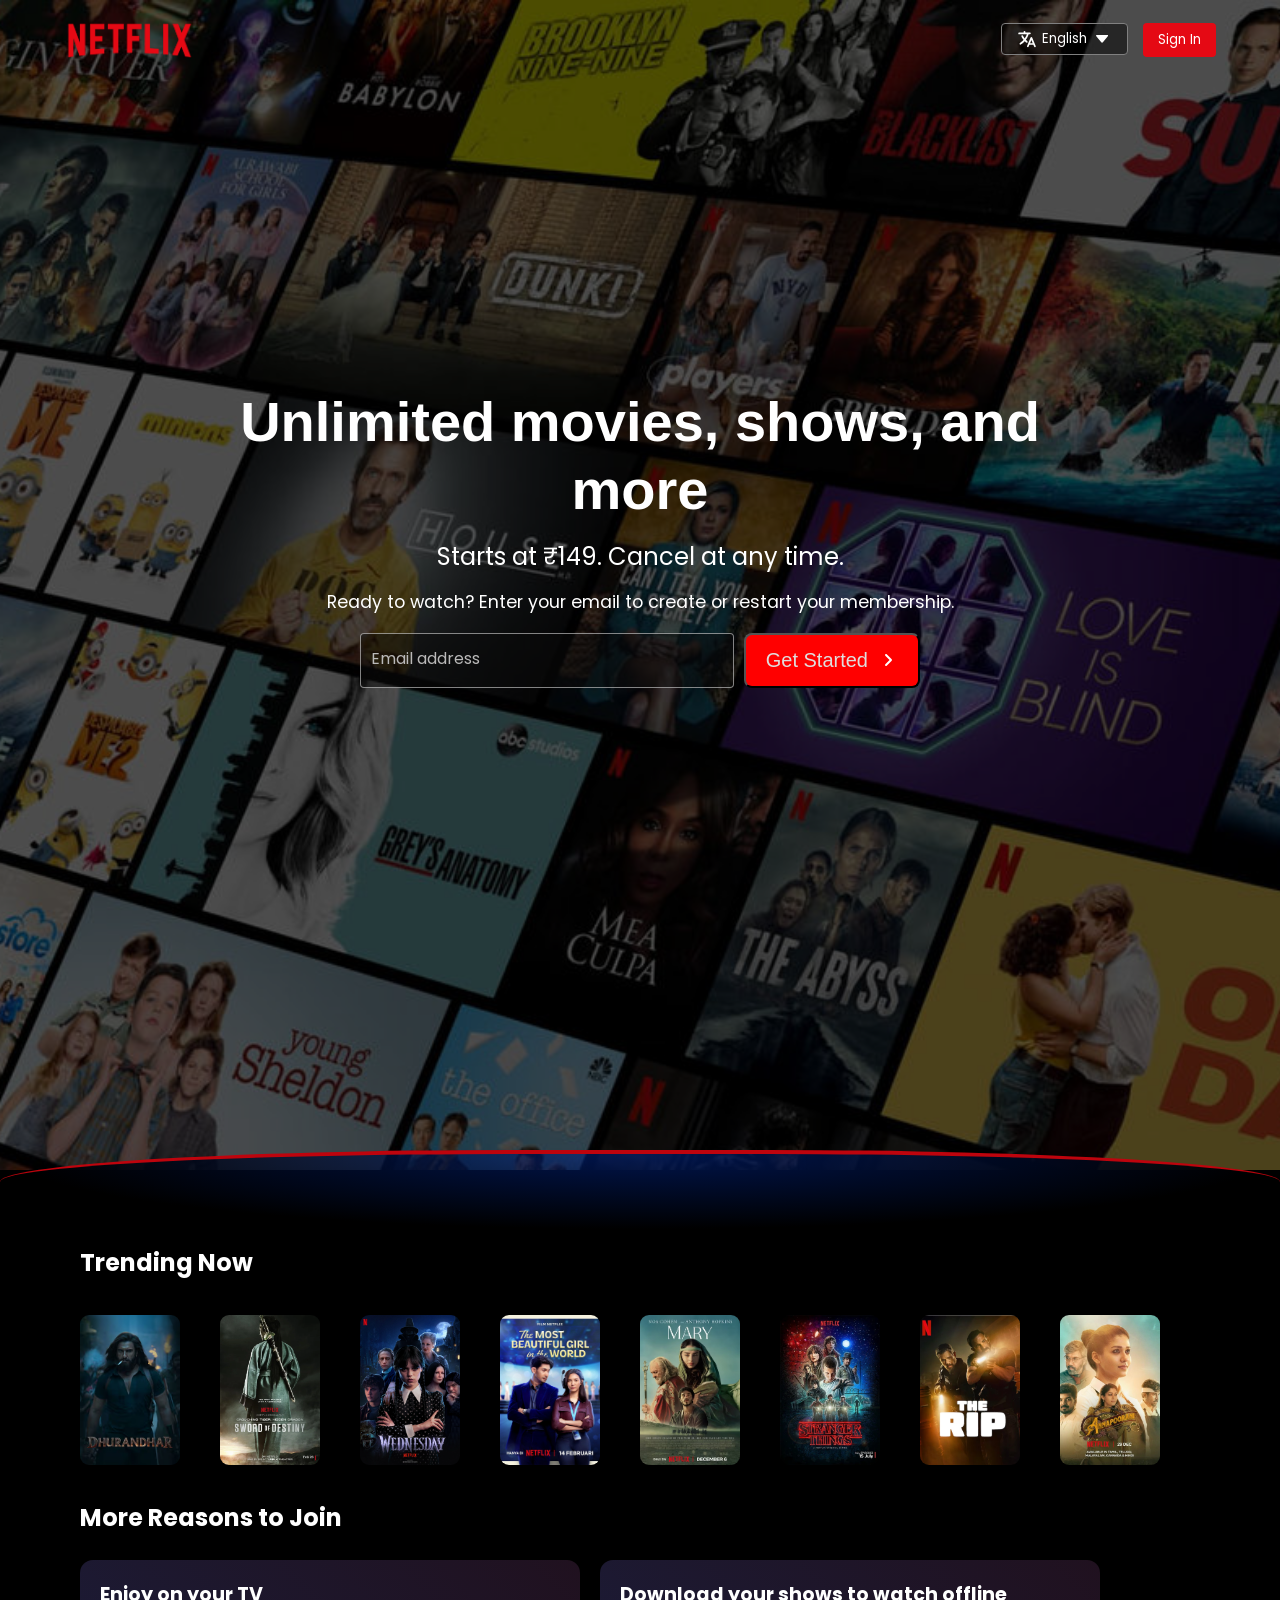
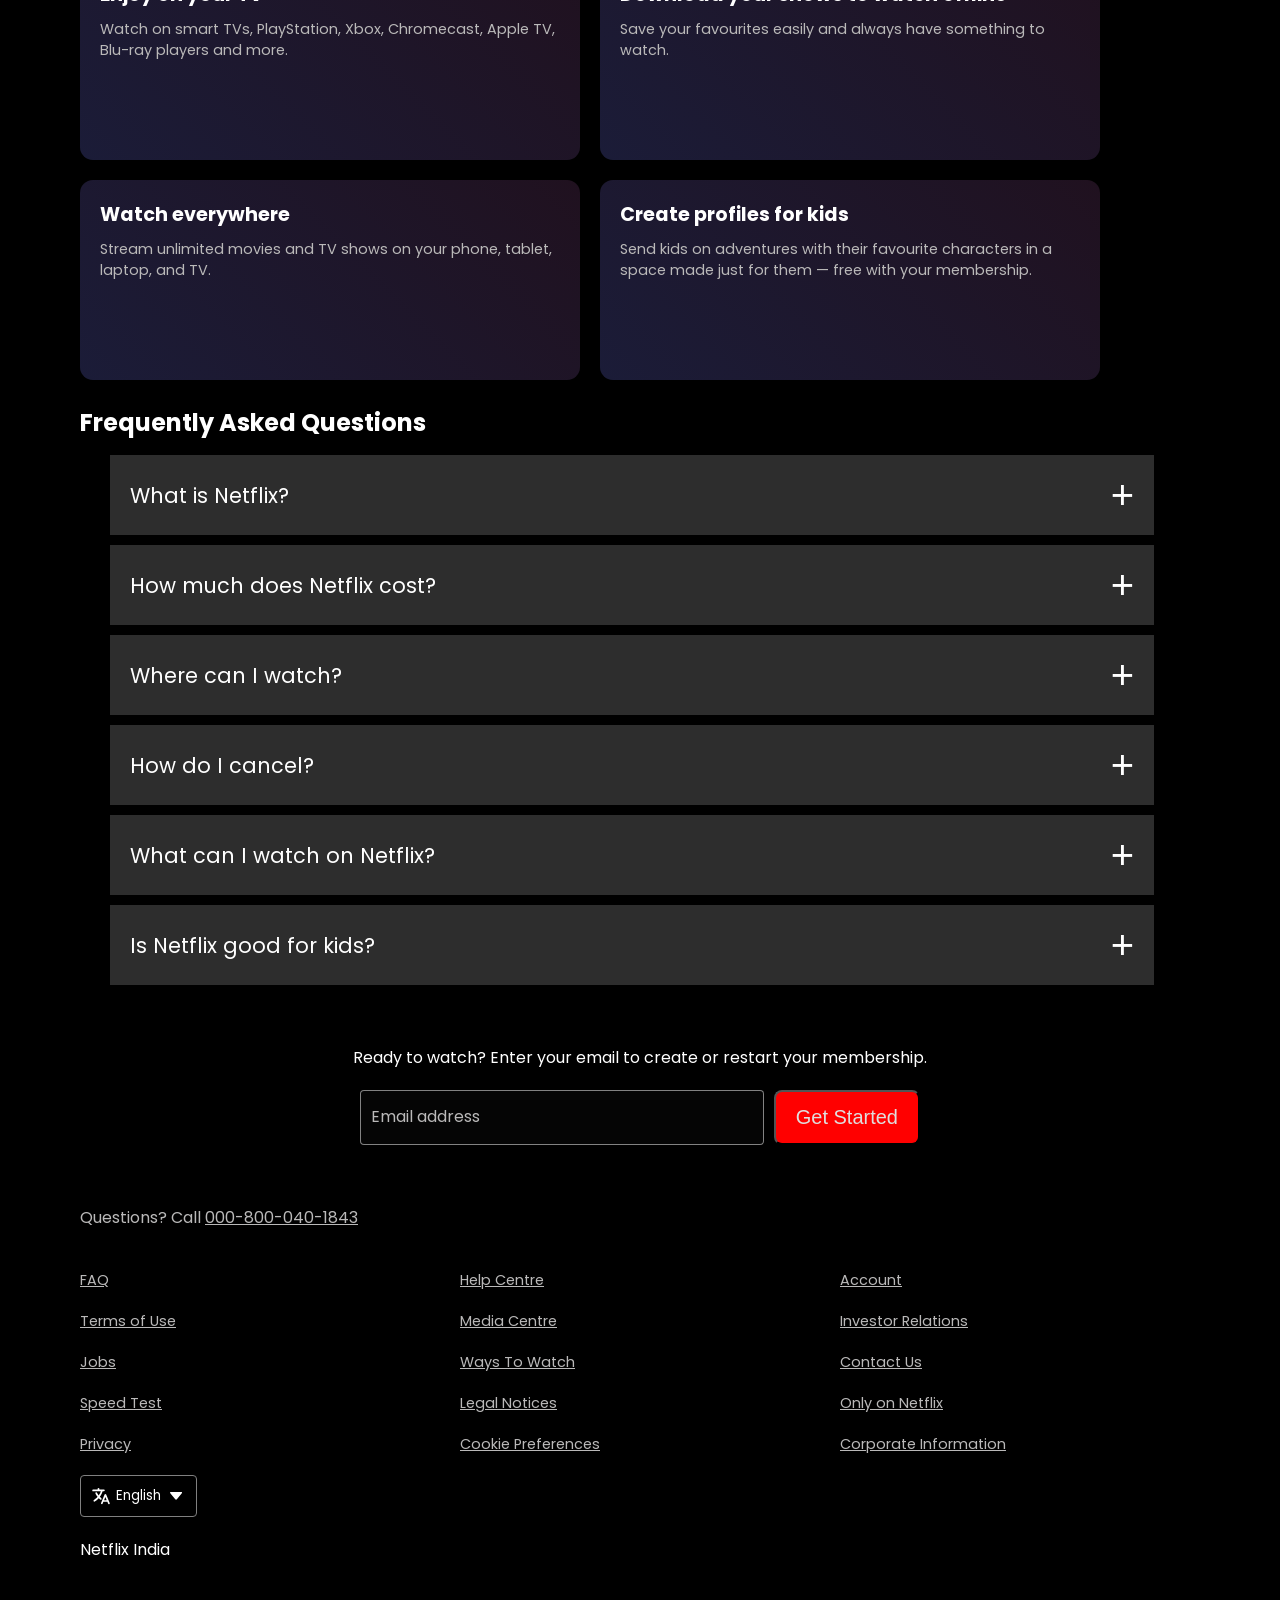
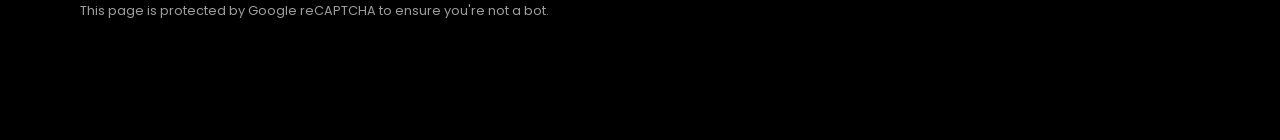
==== commit 40cf185d: "Complete the clone of netflix using html and css only" ====
--- a/netflix clone/index.html
+++ b/netflix clone/index.html
@@ -11,14 +11,12 @@
 <body>
     <div class="main">
         <nav>
-            <span>
-                <img src="Logo.png" alt="logo">
-                <ul>
-                    <li><button class="lang"> <img src="langIcon.svg" alt=""> English <img src="dropdown.svg"></button>
-                    </li>
-                    <li><button class="signIn">Sign In</button></li>
-                </ul>
-            </span>
+            <img src="Logo.png" alt="logo">
+            <ul>
+                <li><button class="lang"> <img src="langIcon.svg" alt=""> English <img src="dropdown.svg"></button>
+                </li>
+                <li><button class="signIn">Sign In</button></li>
+            </ul>
         </nav>
         <div class="box">
         </div>
@@ -28,9 +26,7 @@
             <p class="label2">Ready to watch? Enter your email to create or restart your membership.</p>
             <div class="email">
                 <input type="email" placeholder="Email address">
-                <div class="startbtn">
-                    <button>Get Started <img class="arrow" src="arrow.svg" ></button>
-                </div>
+                <button>Get Started <img class="arrow" src="arrow.svg"></button>
             </div>
         </div>
     </div>
@@ -122,11 +118,10 @@
                         <li><a href="#">Cookie Preferences</a></li>
                         <li><a href="#">Corporate Information</a></li>
                     </div>
-                    <p>Netflix India</p>
 
                     <div class="langbtn">
-                        <li><button class="lang"> <img src="langIcon.svg" alt=""> English <img
-                                    src="dropdown.svg"></button></li>
+                        <button class="lang"> <img src="langIcon.svg" alt=""> English <img
+                                    src="dropdown.svg"></button>
                     </div>
                     <div class="name">
                         Netflix India
@@ -139,4 +134,4 @@
 
 </body>
 
-</html>>+</html>
--- a/netflix clone/style.css
+++ b/netflix clone/style.css
@@ -21,29 +21,29 @@
         text-align: center;
     }
     nav{
-        height: auto;
-    }
-
-    nav ul{
-        justify-content: center;
-    }
-    nav span{
-        display: flex;
         flex-direction: column;
-        align-items: center;
-    }
+        gap: 20px;
+    }
+
     
     .email{
         flex-direction: column;
-        width: 90%;
+        padding: 0 20px;
+        width: 100%;
         align-items: center ;
     }
 
     .email input{
-        flex: 1;
+        width: 100%;
+        padding: 18px 10px;
+        font-size: 16px;
+        height: auto;
     }
     .email button{
-        min-width: 200px;
+        height: 45px;
+        font-size: 16px;
+        justify-content: center;
+        width: auto;
     }
     .reasonCards{
         margin: 0 10px;
@@ -80,19 +80,13 @@
 nav{
     display: flex;
     justify-content: space-between;
+    align-items: center;
     padding: 20px 5%;
     position: relative;
     z-index: 10;
     
 } 
-nav span{
-    display: flex;
-    flex-direction: row;
-    justify-content: space-between;
-    /* align-items: center; */
-    width: 100%;
-    padding: 0 5%;
-} 
+
 nav img{
     height: 40px;
 }
@@ -100,7 +94,7 @@
     display: flex;
     gap: 15px;
     list-style: none;
-    align-items: center;
+    /* align-items: center; */
 }
 nav button , .email button{
     cursor: pointer;
